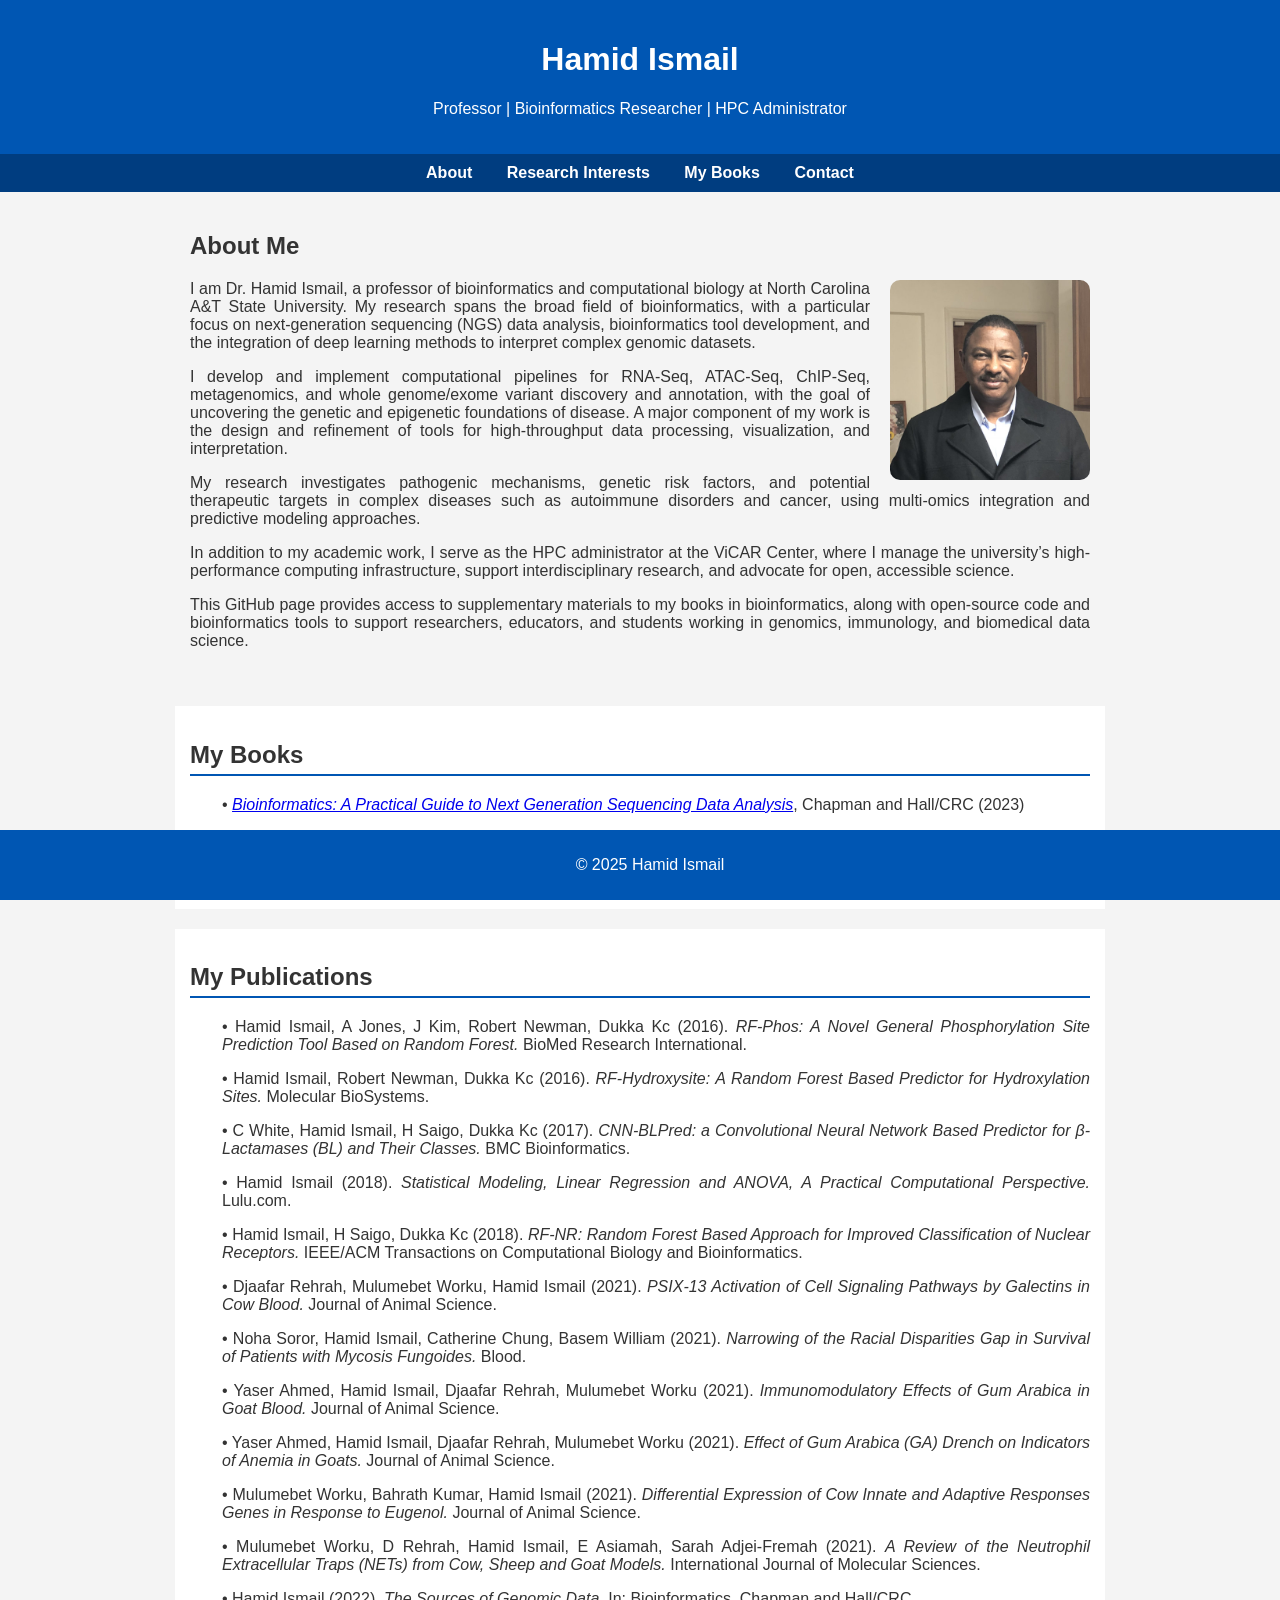
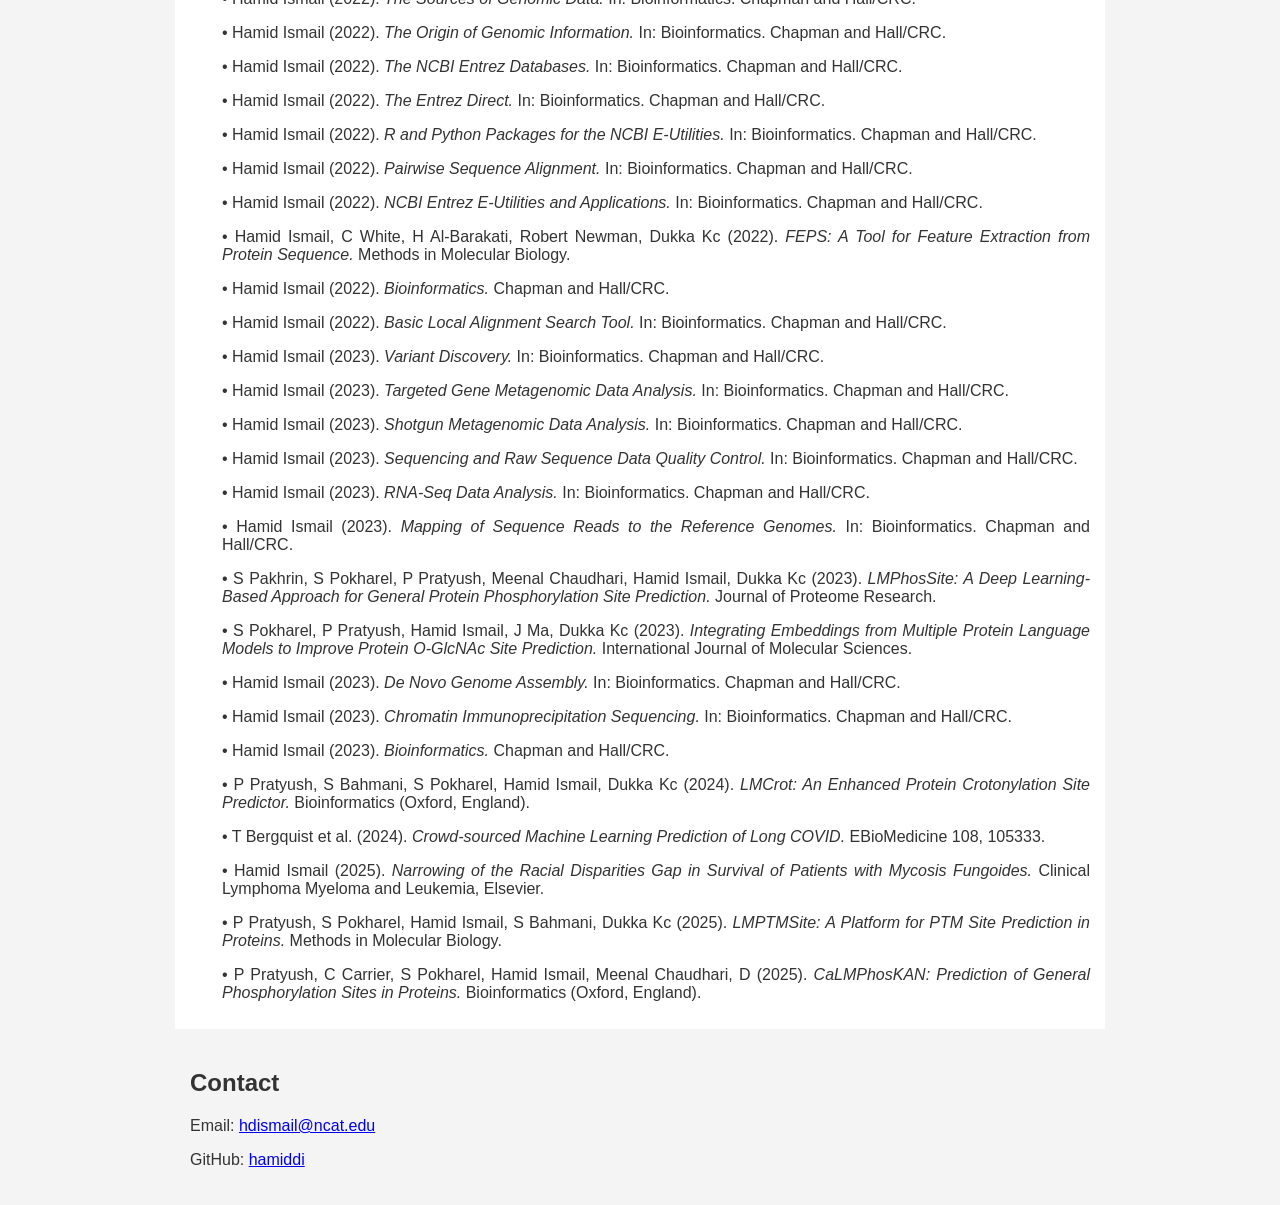
==== index.html @ 2cca04bc "Initial commit with personal website" ====
﻿<!DOCTYPE html>
<html lang="en">
<head>
    <meta charset="UTF-8" />
    <meta name="viewport" content="width=device-width, initial-scale=1.0" />
    <title>Hamid Ismail - Bioinformatics & HPC</title>
    <style>
        body {
            font-family: Arial, sans-serif;
            margin: 0;
            padding: 0;
            background-color: #f4f4f4;
            color: #333;
        }

        header {
            background-color: #0056b3;
            color: white;
            padding: 20px;
            text-align: center;
        }

        nav {
            background: #003d80;
            color: white;
            padding: 10px;
            text-align: center;
        }

            nav a {
                color: white;
                margin: 0 15px;
                text-decoration: none;
                font-weight: bold;
            }

        section {
            padding: 20px;
            max-width: 900px;
            margin: auto;
            text-align: justify;
        }

        footer {
            background: #0056b3;
            color: white;
            text-align: center;
            padding: 10px;
            position: fixed;
            width: 100%;
            bottom: 0;
        }

        .project {
            background: white;
            padding: 15px;
            margin: 10px 0;
            border-left: 5px solid #0056b3;
        }

        .about-photo {
            float: right;
            margin-left: 20px;
            width: 200px;
            height: auto;
            border-radius: 10px;
        }

        .publications {
            background: white;
            padding: 15px;
            margin-top: 20px;
        }

            .publications h2 {
                border-bottom: 2px solid #0056b3;
                padding-bottom: 5px;
            }

        .publication-item {
            margin-bottom: 12px;
            text-indent: 0;
            padding-left: 2em;
            text-align: justify;
        }

            .publication-item::first-line {
                text-indent: -2em;
                display: block;
            }

        #interests p {
            text-indent: 0;
            padding-left: 2em;
            text-align: justify;
        }

            #interests p::first-line {
                text-indent: -2em;
            }
    </style>
</head>
<body>
    <header>
        <h1>Hamid Ismail</h1>
        <p>Professor | Bioinformatics Researcher | HPC Administrator</p>
    </header>

    <nav>
        <a href="#about">About</a>
        <a href="#interests">Research Interests</a>
        <a href="#books">My Books</a>
        <a href="#contact">Contact</a>
    </nav>

    <section id="about">
        <h2>About Me</h2>
        <img src="photo.png" alt="Hamid Ismail" class="about-photo" />
        <p>I am Dr. Hamid Ismail, a professor of bioinformatics and computational biology at North Carolina A&T State University. My research spans the broad field of bioinformatics, with a particular focus on next-generation sequencing (NGS) data analysis, bioinformatics tool development, and the integration of deep learning methods to interpret complex genomic datasets.</p>
        <p>I develop and implement computational pipelines for RNA-Seq, ATAC-Seq, ChIP-Seq, metagenomics, and whole genome/exome variant discovery and annotation, with the goal of uncovering the genetic and epigenetic foundations of disease. A major component of my work is the design and refinement of tools for high-throughput data processing, visualization, and interpretation.</p>
        <p>My research investigates pathogenic mechanisms, genetic risk factors, and potential therapeutic targets in complex diseases such as autoimmune disorders and cancer, using multi-omics integration and predictive modeling approaches.</p>
        <p>In addition to my academic work, I serve as the HPC administrator at the ViCAR Center, where I manage the university’s high-performance computing infrastructure, support interdisciplinary research, and advocate for open, accessible science.</p>
        <p>This GitHub page provides access to supplementary materials to my books in bioinformatics, along with open-source code and bioinformatics tools to support researchers, educators, and students working in genomics, immunology, and biomedical data science.</p>

    </section>

   

    <section id="books" class="publications">
        <h2>My Books</h2>
        <p class="publication-item">• <a href="https://www.routledge.com/Bioinformatics-A-Practical-Guide-to-Next-Generation-Sequencing-Data-Analysis/Ismail/p/book/9781032408910" target="_blank"><em>Bioinformatics: A Practical Guide to Next Generation Sequencing Data Analysis</em></a>, Chapman and Hall/CRC (2023)</p>
        <p class="publication-item">• <a href="https://www.routledge.com/Bioinformatics-A-Practical-Guide-to-NCBI-Databases-and-Sequence-Alignments/Ismail/p/book/9781032123691" target="_blank"><em>Bioinformatics: A Practical Guide to NCBI Databases and Sequence Alignments</em></a>, Chapman and Hall/CRC (2022)</p>
        <p class="publication-item">• <em>Bioinformatics of Autoimmune Diseases</em> (Upcoming, 2025)</p>
    </section>

    <section id="publications" class="publications">
        <h2>My Publications</h2>
        <p class="publication-item">• Hamid Ismail, A Jones, J Kim, Robert Newman, Dukka Kc (2016). <em>RF-Phos: A Novel General Phosphorylation Site Prediction Tool Based on Random Forest.</em> BioMed Research International.</p>
        <p class="publication-item">• Hamid Ismail, Robert Newman, Dukka Kc (2016). <em>RF-Hydroxysite: A Random Forest Based Predictor for Hydroxylation Sites.</em> Molecular BioSystems.</p>
        <p class="publication-item">• C White, Hamid Ismail, H Saigo, Dukka Kc (2017). <em>CNN-BLPred: a Convolutional Neural Network Based Predictor for β-Lactamases (BL) and Their Classes.</em> BMC Bioinformatics.</p>
        <p class="publication-item">• Hamid Ismail (2018). <em>Statistical Modeling, Linear Regression and ANOVA, A Practical Computational Perspective.</em> Lulu.com.</p>
        <p class="publication-item">• Hamid Ismail, H Saigo, Dukka Kc (2018). <em>RF-NR: Random Forest Based Approach for Improved Classification of Nuclear Receptors.</em> IEEE/ACM Transactions on Computational Biology and Bioinformatics.</p>
        <p class="publication-item">• Djaafar Rehrah, Mulumebet Worku, Hamid Ismail (2021). <em>PSIX-13 Activation of Cell Signaling Pathways by Galectins in Cow Blood.</em> Journal of Animal Science.</p>
        <p class="publication-item">• Noha Soror, Hamid Ismail, Catherine Chung, Basem William (2021). <em>Narrowing of the Racial Disparities Gap in Survival of Patients with Mycosis Fungoides.</em> Blood.</p>
        <p class="publication-item">• Yaser Ahmed, Hamid Ismail, Djaafar Rehrah, Mulumebet Worku (2021). <em>Immunomodulatory Effects of Gum Arabica in Goat Blood.</em> Journal of Animal Science.</p>
        <p class="publication-item">• Yaser Ahmed, Hamid Ismail, Djaafar Rehrah, Mulumebet Worku (2021). <em>Effect of Gum Arabica (GA) Drench on Indicators of Anemia in Goats.</em> Journal of Animal Science.</p>
        <p class="publication-item">• Mulumebet Worku, Bahrath Kumar, Hamid Ismail (2021). <em>Differential Expression of Cow Innate and Adaptive Responses Genes in Response to Eugenol.</em> Journal of Animal Science.</p>
        <p class="publication-item">• Mulumebet Worku, D Rehrah, Hamid Ismail, E Asiamah, Sarah Adjei-Fremah (2021). <em>A Review of the Neutrophil Extracellular Traps (NETs) from Cow, Sheep and Goat Models.</em> International Journal of Molecular Sciences.</p>
        <p class="publication-item">• Hamid Ismail (2022). <em>The Sources of Genomic Data.</em> In: Bioinformatics. Chapman and Hall/CRC.</p>
        <p class="publication-item">• Hamid Ismail (2022). <em>The Origin of Genomic Information.</em> In: Bioinformatics. Chapman and Hall/CRC.</p>
        <p class="publication-item">• Hamid Ismail (2022). <em>The NCBI Entrez Databases.</em> In: Bioinformatics. Chapman and Hall/CRC.</p>
        <p class="publication-item">• Hamid Ismail (2022). <em>The Entrez Direct.</em> In: Bioinformatics. Chapman and Hall/CRC.</p>
        <p class="publication-item">• Hamid Ismail (2022). <em>R and Python Packages for the NCBI E-Utilities.</em> In: Bioinformatics. Chapman and Hall/CRC.</p>
        <p class="publication-item">• Hamid Ismail (2022). <em>Pairwise Sequence Alignment.</em> In: Bioinformatics. Chapman and Hall/CRC.</p>
        <p class="publication-item">• Hamid Ismail (2022). <em>NCBI Entrez E-Utilities and Applications.</em> In: Bioinformatics. Chapman and Hall/CRC.</p>
        <p class="publication-item">• Hamid Ismail, C White, H Al-Barakati, Robert Newman, Dukka Kc (2022). <em>FEPS: A Tool for Feature Extraction from Protein Sequence.</em> Methods in Molecular Biology.</p>
        <p class="publication-item">• Hamid Ismail (2022). <em>Bioinformatics.</em> Chapman and Hall/CRC.</p>
        <p class="publication-item">• Hamid Ismail (2022). <em>Basic Local Alignment Search Tool.</em> In: Bioinformatics. Chapman and Hall/CRC.</p>
        <p class="publication-item">• Hamid Ismail (2023). <em>Variant Discovery.</em> In: Bioinformatics. Chapman and Hall/CRC.</p>
        <p class="publication-item">• Hamid Ismail (2023). <em>Targeted Gene Metagenomic Data Analysis.</em> In: Bioinformatics. Chapman and Hall/CRC.</p>
        <p class="publication-item">• Hamid Ismail (2023). <em>Shotgun Metagenomic Data Analysis.</em> In: Bioinformatics. Chapman and Hall/CRC.</p>
        <p class="publication-item">• Hamid Ismail (2023). <em>Sequencing and Raw Sequence Data Quality Control.</em> In: Bioinformatics. Chapman and Hall/CRC.</p>
        <p class="publication-item">• Hamid Ismail (2023). <em>RNA-Seq Data Analysis.</em> In: Bioinformatics. Chapman and Hall/CRC.</p>
        <p class="publication-item">• Hamid Ismail (2023). <em>Mapping of Sequence Reads to the Reference Genomes.</em> In: Bioinformatics. Chapman and Hall/CRC.</p>
        <p class="publication-item">• S Pakhrin, S Pokharel, P Pratyush, Meenal Chaudhari, Hamid Ismail, Dukka Kc (2023). <em>LMPhosSite: A Deep Learning-Based Approach for General Protein Phosphorylation Site Prediction.</em> Journal of Proteome Research.</p>
        <p class="publication-item">• S Pokharel, P Pratyush, Hamid Ismail, J Ma, Dukka Kc (2023). <em>Integrating Embeddings from Multiple Protein Language Models to Improve Protein O-GlcNAc Site Prediction.</em> International Journal of Molecular Sciences.</p>
        <p class="publication-item">• Hamid Ismail (2023). <em>De Novo Genome Assembly.</em> In: Bioinformatics. Chapman and Hall/CRC.</p>
        <p class="publication-item">• Hamid Ismail (2023). <em>Chromatin Immunoprecipitation Sequencing.</em> In: Bioinformatics. Chapman and Hall/CRC.</p>
        <p class="publication-item">• Hamid Ismail (2023). <em>Bioinformatics.</em> Chapman and Hall/CRC.</p>
        <p class="publication-item">• P Pratyush, S Bahmani, S Pokharel, Hamid Ismail, Dukka Kc (2024). <em>LMCrot: An Enhanced Protein Crotonylation Site Predictor.</em> Bioinformatics (Oxford, England).</p>
        <p class="publication-item">• T Bergquist et al. (2024). <em>Crowd-sourced Machine Learning Prediction of Long COVID.</em> EBioMedicine 108, 105333.</p>
        <p class="publication-item">• Hamid Ismail (2025). <em>Narrowing of the Racial Disparities Gap in Survival of Patients with Mycosis Fungoides.</em> Clinical Lymphoma Myeloma and Leukemia, Elsevier.</p>
        <p class="publication-item">• P Pratyush, S Pokharel, Hamid Ismail, S Bahmani, Dukka Kc (2025). <em>LMPTMSite: A Platform for PTM Site Prediction in Proteins.</em> Methods in Molecular Biology.</p>
        <p class="publication-item">• P Pratyush, C Carrier, S Pokharel, Hamid Ismail, Meenal Chaudhari, D (2025). <em>CaLMPhosKAN: Prediction of General Phosphorylation Sites in Proteins.</em> Bioinformatics (Oxford, England).</p>
    </section>

    <section id="contact">
        <h2>Contact</h2>
        <p>Email: <a href="mailto:hdismail@ncat.edu">hdismail@ncat.edu</a></p>
        <p>GitHub: <a href="https://github.com/hamiddi" target="_blank">hamiddi</a></p>
    </section>

    <footer>
        <p>&copy; 2025 Hamid Ismail</p>
    </footer>
</body>
</html>
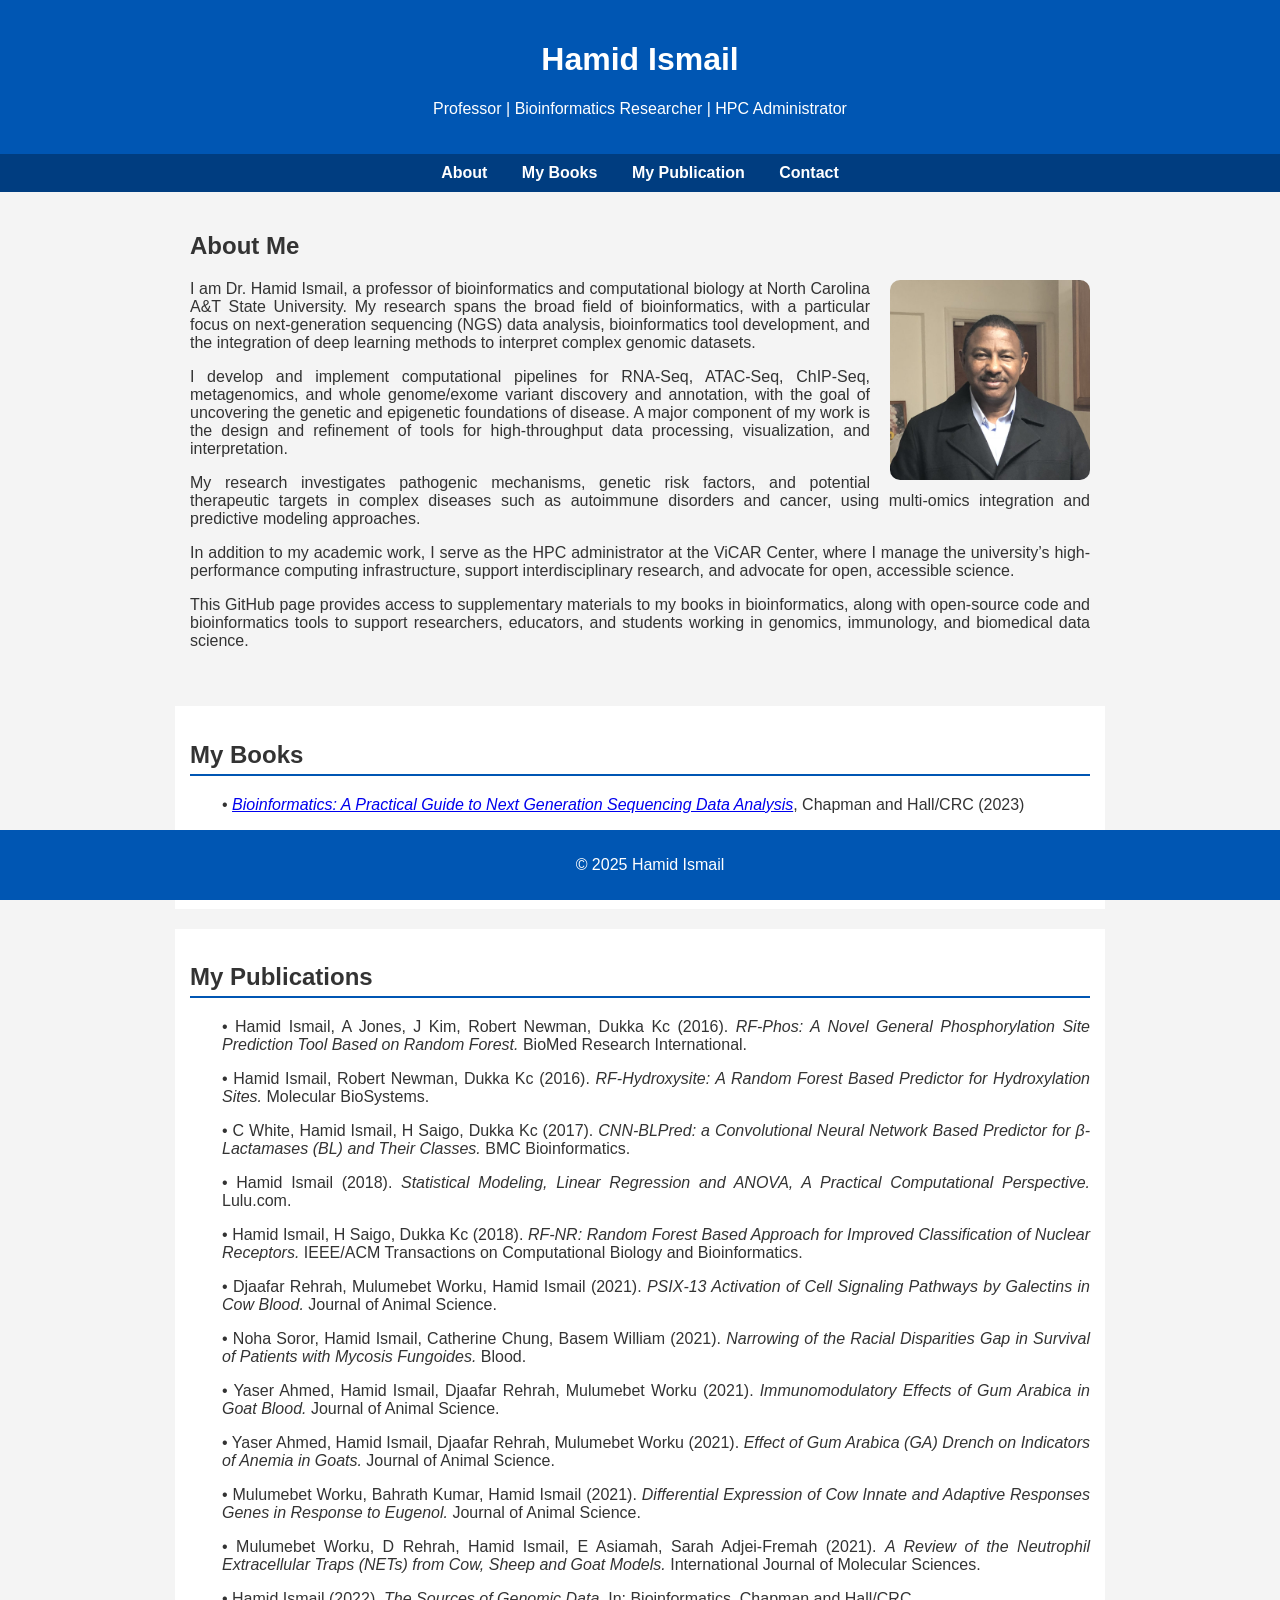
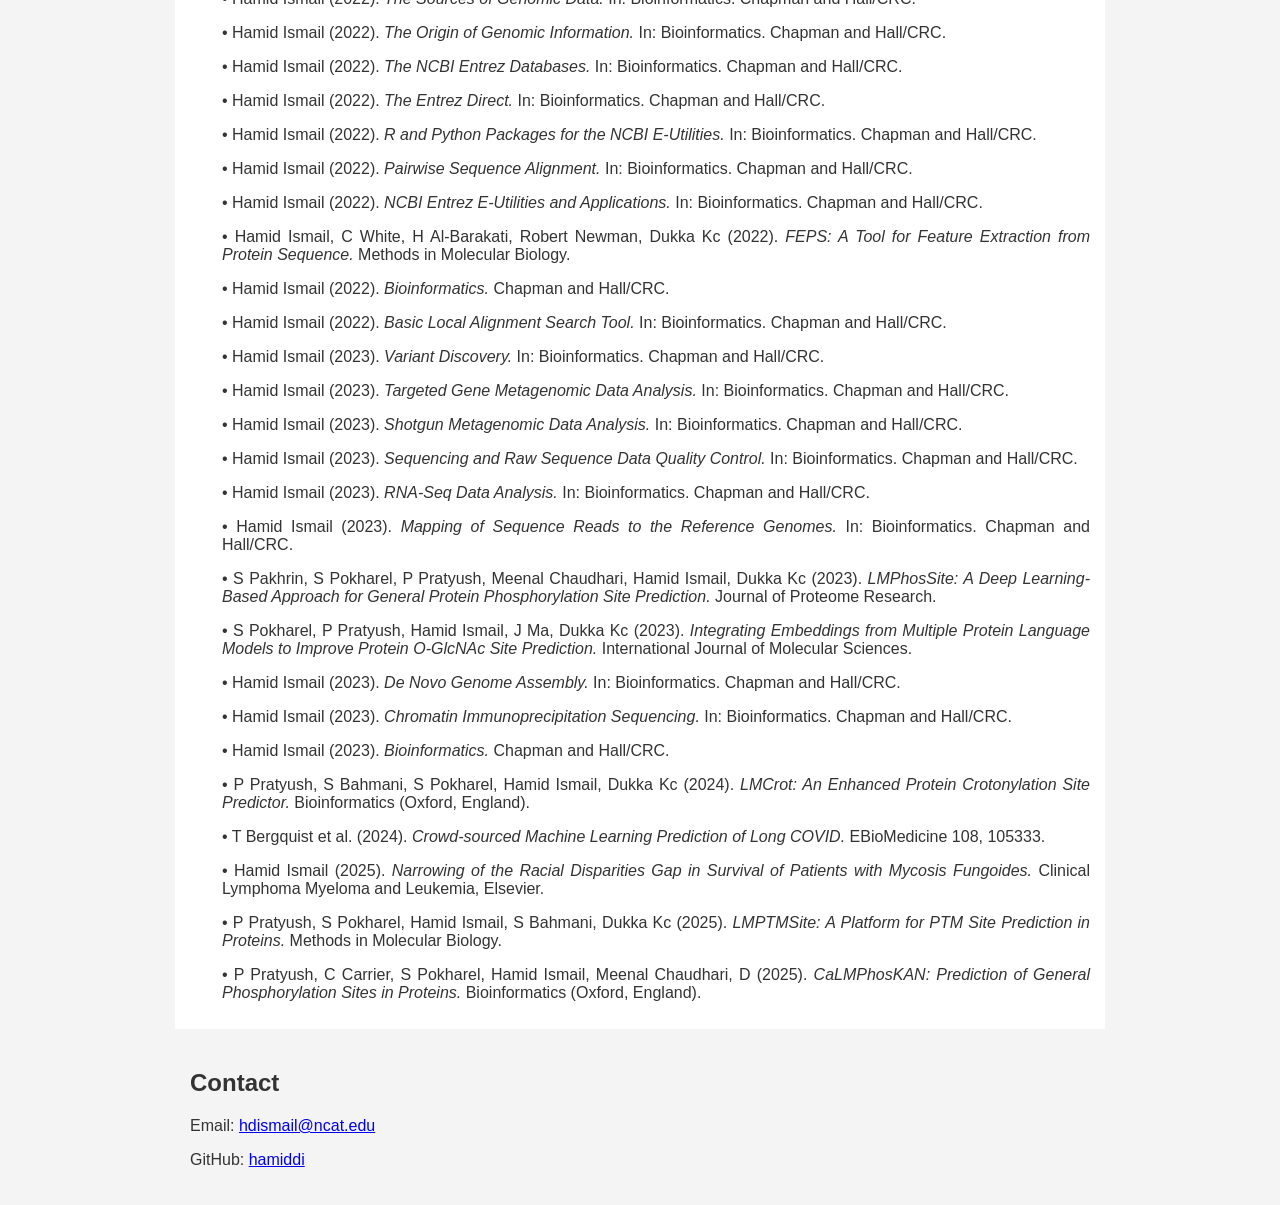
==== commit 016bc5a9: "version" ====
--- a/index.html
+++ b/index.html
@@ -3,6 +3,14 @@
 <head>
     <meta charset="UTF-8" />
     <meta name="viewport" content="width=device-width, initial-scale=1.0" />
+    <meta charset="UTF-8">
+    <meta name="keywords" content="bioinformatics, autoimmune diseases, RNA-Seq, ChIP-Seq. ATAC-Seq, gene therapy, computational biology">
+    <meta name="keywords" content="Bioinformatics of Autoimmune Diseases">
+    <meta name="keywords" content="Hamid Ismail">
+    <meta name="keywords" content="Hamid D. Ismail">
+    <meta name="description" content="A book about bioinformatics approaches in autoimmune diseases, including sequencing, annotation, and computational analysis.">
+    <title>Bioinformatics of Autoimmune Diseases</title>
+
     <title>Hamid Ismail - Bioinformatics & HPC</title>
     <style>
         body {
@@ -89,13 +97,13 @@
                 display: block;
             }
 
-        #interests p {
+        #publications p {
             text-indent: 0;
             padding-left: 2em;
             text-align: justify;
         }
 
-            #interests p::first-line {
+            #publications p::first-line {
                 text-indent: -2em;
             }
     </style>
@@ -108,8 +116,8 @@
 
     <nav>
         <a href="#about">About</a>
-        <a href="#interests">Research Interests</a>
         <a href="#books">My Books</a>
+        <a href="#publications">My Publication</a>
         <a href="#contact">Contact</a>
     </nav>
 
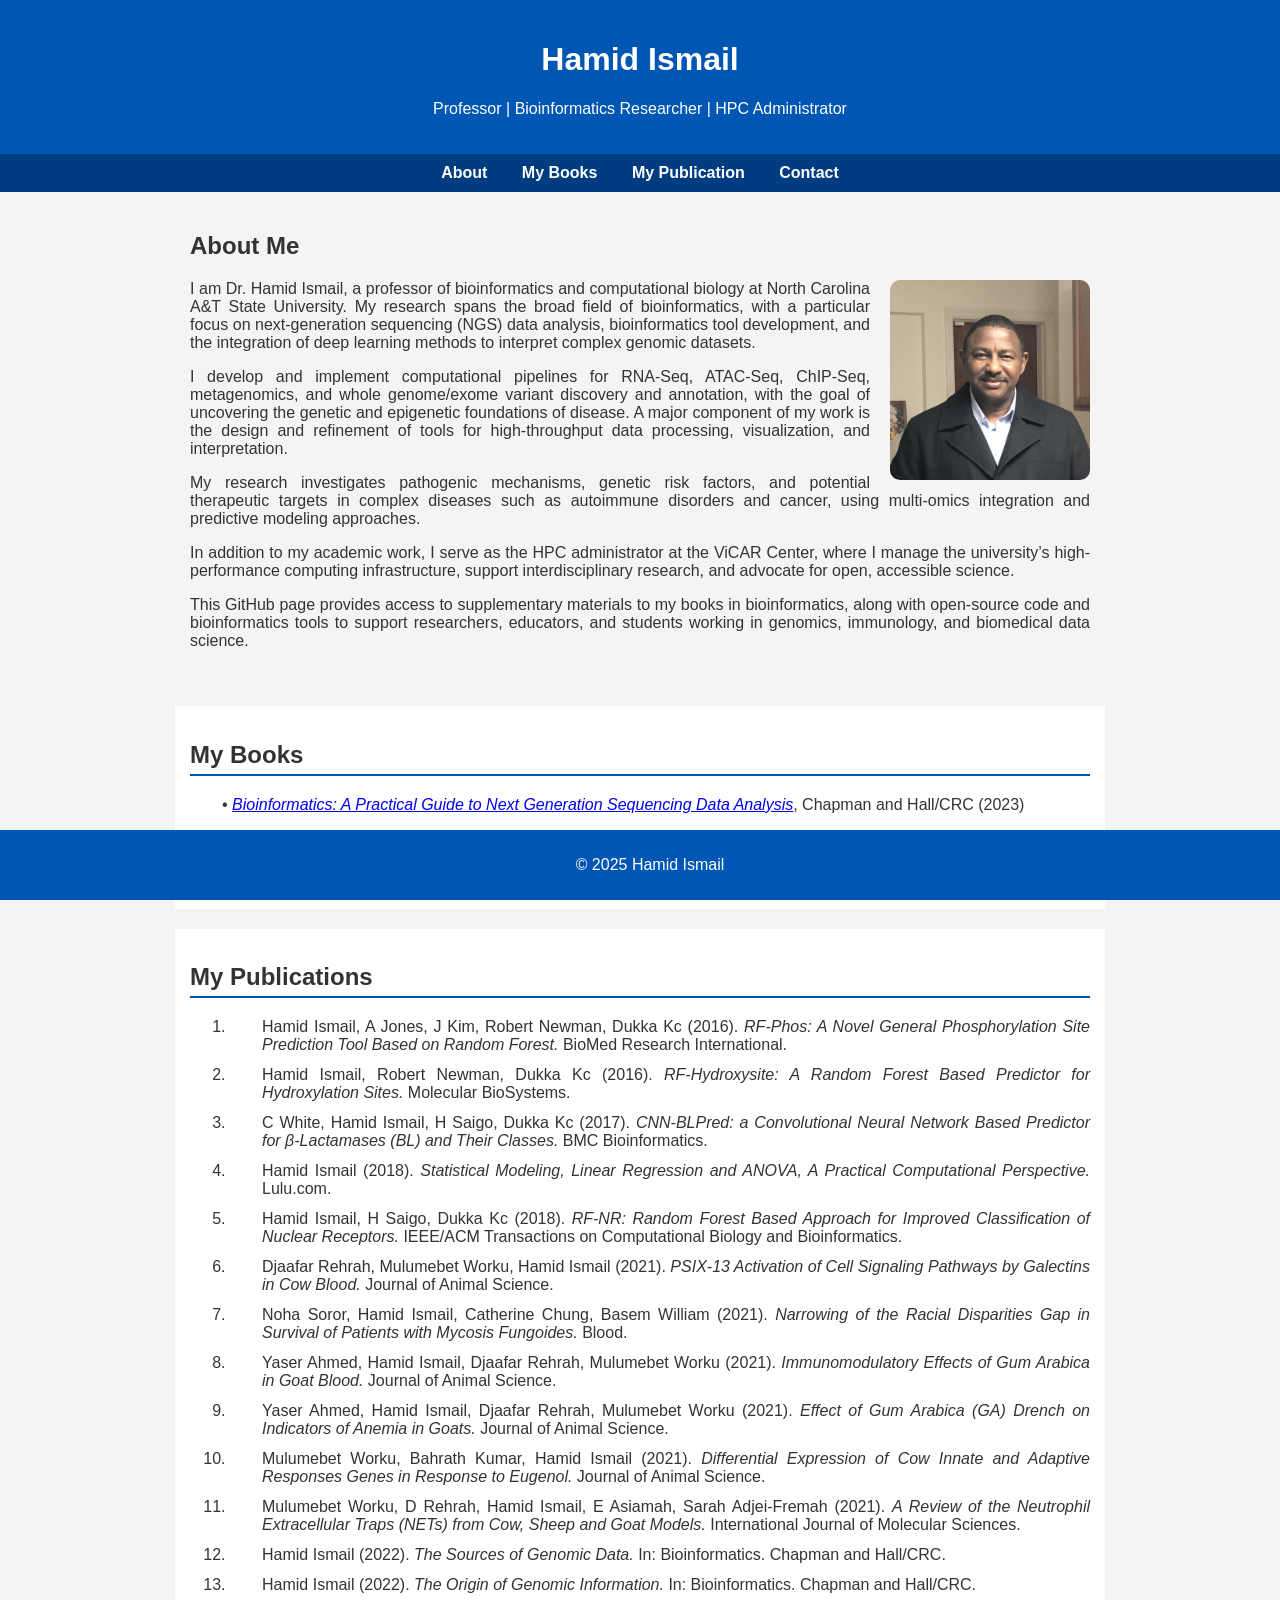
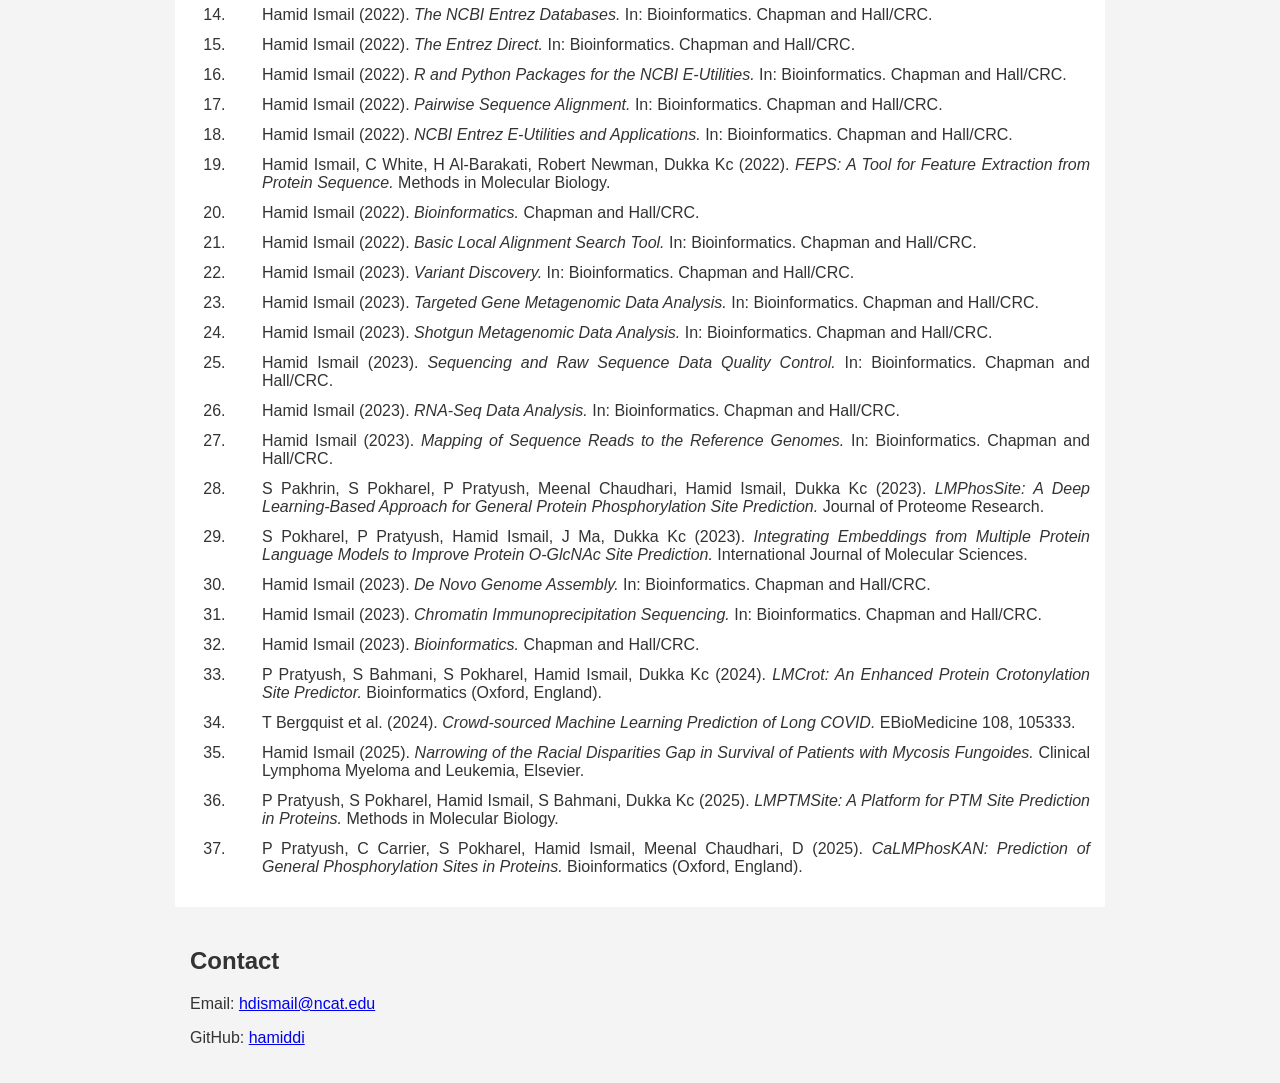
==== commit 6216ad65: "version 4" ====
--- a/index.html
+++ b/index.html
@@ -143,43 +143,46 @@
 
     <section id="publications" class="publications">
         <h2>My Publications</h2>
-        <p class="publication-item">• Hamid Ismail, A Jones, J Kim, Robert Newman, Dukka Kc (2016). <em>RF-Phos: A Novel General Phosphorylation Site Prediction Tool Based on Random Forest.</em> BioMed Research International.</p>
-        <p class="publication-item">• Hamid Ismail, Robert Newman, Dukka Kc (2016). <em>RF-Hydroxysite: A Random Forest Based Predictor for Hydroxylation Sites.</em> Molecular BioSystems.</p>
-        <p class="publication-item">• C White, Hamid Ismail, H Saigo, Dukka Kc (2017). <em>CNN-BLPred: a Convolutional Neural Network Based Predictor for β-Lactamases (BL) and Their Classes.</em> BMC Bioinformatics.</p>
-        <p class="publication-item">• Hamid Ismail (2018). <em>Statistical Modeling, Linear Regression and ANOVA, A Practical Computational Perspective.</em> Lulu.com.</p>
-        <p class="publication-item">• Hamid Ismail, H Saigo, Dukka Kc (2018). <em>RF-NR: Random Forest Based Approach for Improved Classification of Nuclear Receptors.</em> IEEE/ACM Transactions on Computational Biology and Bioinformatics.</p>
-        <p class="publication-item">• Djaafar Rehrah, Mulumebet Worku, Hamid Ismail (2021). <em>PSIX-13 Activation of Cell Signaling Pathways by Galectins in Cow Blood.</em> Journal of Animal Science.</p>
-        <p class="publication-item">• Noha Soror, Hamid Ismail, Catherine Chung, Basem William (2021). <em>Narrowing of the Racial Disparities Gap in Survival of Patients with Mycosis Fungoides.</em> Blood.</p>
-        <p class="publication-item">• Yaser Ahmed, Hamid Ismail, Djaafar Rehrah, Mulumebet Worku (2021). <em>Immunomodulatory Effects of Gum Arabica in Goat Blood.</em> Journal of Animal Science.</p>
-        <p class="publication-item">• Yaser Ahmed, Hamid Ismail, Djaafar Rehrah, Mulumebet Worku (2021). <em>Effect of Gum Arabica (GA) Drench on Indicators of Anemia in Goats.</em> Journal of Animal Science.</p>
-        <p class="publication-item">• Mulumebet Worku, Bahrath Kumar, Hamid Ismail (2021). <em>Differential Expression of Cow Innate and Adaptive Responses Genes in Response to Eugenol.</em> Journal of Animal Science.</p>
-        <p class="publication-item">• Mulumebet Worku, D Rehrah, Hamid Ismail, E Asiamah, Sarah Adjei-Fremah (2021). <em>A Review of the Neutrophil Extracellular Traps (NETs) from Cow, Sheep and Goat Models.</em> International Journal of Molecular Sciences.</p>
-        <p class="publication-item">• Hamid Ismail (2022). <em>The Sources of Genomic Data.</em> In: Bioinformatics. Chapman and Hall/CRC.</p>
-        <p class="publication-item">• Hamid Ismail (2022). <em>The Origin of Genomic Information.</em> In: Bioinformatics. Chapman and Hall/CRC.</p>
-        <p class="publication-item">• Hamid Ismail (2022). <em>The NCBI Entrez Databases.</em> In: Bioinformatics. Chapman and Hall/CRC.</p>
-        <p class="publication-item">• Hamid Ismail (2022). <em>The Entrez Direct.</em> In: Bioinformatics. Chapman and Hall/CRC.</p>
-        <p class="publication-item">• Hamid Ismail (2022). <em>R and Python Packages for the NCBI E-Utilities.</em> In: Bioinformatics. Chapman and Hall/CRC.</p>
-        <p class="publication-item">• Hamid Ismail (2022). <em>Pairwise Sequence Alignment.</em> In: Bioinformatics. Chapman and Hall/CRC.</p>
-        <p class="publication-item">• Hamid Ismail (2022). <em>NCBI Entrez E-Utilities and Applications.</em> In: Bioinformatics. Chapman and Hall/CRC.</p>
-        <p class="publication-item">• Hamid Ismail, C White, H Al-Barakati, Robert Newman, Dukka Kc (2022). <em>FEPS: A Tool for Feature Extraction from Protein Sequence.</em> Methods in Molecular Biology.</p>
-        <p class="publication-item">• Hamid Ismail (2022). <em>Bioinformatics.</em> Chapman and Hall/CRC.</p>
-        <p class="publication-item">• Hamid Ismail (2022). <em>Basic Local Alignment Search Tool.</em> In: Bioinformatics. Chapman and Hall/CRC.</p>
-        <p class="publication-item">• Hamid Ismail (2023). <em>Variant Discovery.</em> In: Bioinformatics. Chapman and Hall/CRC.</p>
-        <p class="publication-item">• Hamid Ismail (2023). <em>Targeted Gene Metagenomic Data Analysis.</em> In: Bioinformatics. Chapman and Hall/CRC.</p>
-        <p class="publication-item">• Hamid Ismail (2023). <em>Shotgun Metagenomic Data Analysis.</em> In: Bioinformatics. Chapman and Hall/CRC.</p>
-        <p class="publication-item">• Hamid Ismail (2023). <em>Sequencing and Raw Sequence Data Quality Control.</em> In: Bioinformatics. Chapman and Hall/CRC.</p>
-        <p class="publication-item">• Hamid Ismail (2023). <em>RNA-Seq Data Analysis.</em> In: Bioinformatics. Chapman and Hall/CRC.</p>
-        <p class="publication-item">• Hamid Ismail (2023). <em>Mapping of Sequence Reads to the Reference Genomes.</em> In: Bioinformatics. Chapman and Hall/CRC.</p>
-        <p class="publication-item">• S Pakhrin, S Pokharel, P Pratyush, Meenal Chaudhari, Hamid Ismail, Dukka Kc (2023). <em>LMPhosSite: A Deep Learning-Based Approach for General Protein Phosphorylation Site Prediction.</em> Journal of Proteome Research.</p>
-        <p class="publication-item">• S Pokharel, P Pratyush, Hamid Ismail, J Ma, Dukka Kc (2023). <em>Integrating Embeddings from Multiple Protein Language Models to Improve Protein O-GlcNAc Site Prediction.</em> International Journal of Molecular Sciences.</p>
-        <p class="publication-item">• Hamid Ismail (2023). <em>De Novo Genome Assembly.</em> In: Bioinformatics. Chapman and Hall/CRC.</p>
-        <p class="publication-item">• Hamid Ismail (2023). <em>Chromatin Immunoprecipitation Sequencing.</em> In: Bioinformatics. Chapman and Hall/CRC.</p>
-        <p class="publication-item">• Hamid Ismail (2023). <em>Bioinformatics.</em> Chapman and Hall/CRC.</p>
-        <p class="publication-item">• P Pratyush, S Bahmani, S Pokharel, Hamid Ismail, Dukka Kc (2024). <em>LMCrot: An Enhanced Protein Crotonylation Site Predictor.</em> Bioinformatics (Oxford, England).</p>
-        <p class="publication-item">• T Bergquist et al. (2024). <em>Crowd-sourced Machine Learning Prediction of Long COVID.</em> EBioMedicine 108, 105333.</p>
-        <p class="publication-item">• Hamid Ismail (2025). <em>Narrowing of the Racial Disparities Gap in Survival of Patients with Mycosis Fungoides.</em> Clinical Lymphoma Myeloma and Leukemia, Elsevier.</p>
-        <p class="publication-item">• P Pratyush, S Pokharel, Hamid Ismail, S Bahmani, Dukka Kc (2025). <em>LMPTMSite: A Platform for PTM Site Prediction in Proteins.</em> Methods in Molecular Biology.</p>
-        <p class="publication-item">• P Pratyush, C Carrier, S Pokharel, Hamid Ismail, Meenal Chaudhari, D (2025). <em>CaLMPhosKAN: Prediction of General Phosphorylation Sites in Proteins.</em> Bioinformatics (Oxford, England).</p>
+        <ol>
+            <li class="publication-item">Hamid Ismail, A Jones, J Kim, Robert Newman, Dukka Kc (2016). <em>RF-Phos: A Novel General Phosphorylation Site Prediction Tool Based on Random Forest.</em> BioMed Research International.</li>
+            <li class="publication-item">Hamid Ismail, Robert Newman, Dukka Kc (2016). <em>RF-Hydroxysite: A Random Forest Based Predictor for Hydroxylation Sites.</em> Molecular BioSystems.</li>
+            <li class="publication-item">C White, Hamid Ismail, H Saigo, Dukka Kc (2017). <em>CNN-BLPred: a Convolutional Neural Network Based Predictor for β-Lactamases (BL) and Their Classes.</em> BMC Bioinformatics.</li>
+            <li class="publication-item">Hamid Ismail (2018). <em>Statistical Modeling, Linear Regression and ANOVA, A Practical Computational Perspective.</em> Lulu.com.</li>
+            <li class="publication-item">Hamid Ismail, H Saigo, Dukka Kc (2018). <em>RF-NR: Random Forest Based Approach for Improved Classification of Nuclear Receptors.</em> IEEE/ACM Transactions on Computational Biology and Bioinformatics.</li>
+            <li class="publication-item">Djaafar Rehrah, Mulumebet Worku, Hamid Ismail (2021). <em>PSIX-13 Activation of Cell Signaling Pathways by Galectins in Cow Blood.</em> Journal of Animal Science.</li>
+            <li class="publication-item">Noha Soror, Hamid Ismail, Catherine Chung, Basem William (2021). <em>Narrowing of the Racial Disparities Gap in Survival of Patients with Mycosis Fungoides.</em> Blood.</li>
+            <li class="publication-item">Yaser Ahmed, Hamid Ismail, Djaafar Rehrah, Mulumebet Worku (2021). <em>Immunomodulatory Effects of Gum Arabica in Goat Blood.</em> Journal of Animal Science.</li>
+            <li class="publication-item">Yaser Ahmed, Hamid Ismail, Djaafar Rehrah, Mulumebet Worku (2021). <em>Effect of Gum Arabica (GA) Drench on Indicators of Anemia in Goats.</em> Journal of Animal Science.</li>
+            <li class="publication-item">Mulumebet Worku, Bahrath Kumar, Hamid Ismail (2021). <em>Differential Expression of Cow Innate and Adaptive Responses Genes in Response to Eugenol.</em> Journal of Animal Science.</li>
+            <li class="publication-item">Mulumebet Worku, D Rehrah, Hamid Ismail, E Asiamah, Sarah Adjei-Fremah (2021). <em>A Review of the Neutrophil Extracellular Traps (NETs) from Cow, Sheep and Goat Models.</em> International Journal of Molecular Sciences.</li>
+            <li class="publication-item">Hamid Ismail (2022). <em>The Sources of Genomic Data.</em> In: Bioinformatics. Chapman and Hall/CRC.</li>
+            <li class="publication-item">Hamid Ismail (2022). <em>The Origin of Genomic Information.</em> In: Bioinformatics. Chapman and Hall/CRC.</li>
+            <li class="publication-item">Hamid Ismail (2022). <em>The NCBI Entrez Databases.</em> In: Bioinformatics. Chapman and Hall/CRC.</li>
+            <li class="publication-item">Hamid Ismail (2022). <em>The Entrez Direct.</em> In: Bioinformatics. Chapman and Hall/CRC.</li>
+            <li class="publication-item">Hamid Ismail (2022). <em>R and Python Packages for the NCBI E-Utilities.</em> In: Bioinformatics. Chapman and Hall/CRC.</li>
+            <li class="publication-item">Hamid Ismail (2022). <em>Pairwise Sequence Alignment.</em> In: Bioinformatics. Chapman and Hall/CRC.</li>
+            <li class="publication-item">Hamid Ismail (2022). <em>NCBI Entrez E-Utilities and Applications.</em> In: Bioinformatics. Chapman and Hall/CRC.</li>
+            <li class="publication-item">Hamid Ismail, C White, H Al-Barakati, Robert Newman, Dukka Kc (2022). <em>FEPS: A Tool for Feature Extraction from Protein Sequence.</em> Methods in Molecular Biology.</li>
+            <li class="publication-item">Hamid Ismail (2022). <em>Bioinformatics.</em> Chapman and Hall/CRC.</li>
+            <li class="publication-item">Hamid Ismail (2022). <em>Basic Local Alignment Search Tool.</em> In: Bioinformatics. Chapman and Hall/CRC.</li>
+            <li class="publication-item">Hamid Ismail (2023). <em>Variant Discovery.</em> In: Bioinformatics. Chapman and Hall/CRC.</li>
+            <li class="publication-item">Hamid Ismail (2023). <em>Targeted Gene Metagenomic Data Analysis.</em> In: Bioinformatics. Chapman and Hall/CRC.</li>
+            <li class="publication-item">Hamid Ismail (2023). <em>Shotgun Metagenomic Data Analysis.</em> In: Bioinformatics. Chapman and Hall/CRC.</li>
+            <li class="publication-item">Hamid Ismail (2023). <em>Sequencing and Raw Sequence Data Quality Control.</em> In: Bioinformatics. Chapman and Hall/CRC.</li>
+            <li class="publication-item">Hamid Ismail (2023). <em>RNA-Seq Data Analysis.</em> In: Bioinformatics. Chapman and Hall/CRC.</li>
+            <li class="publication-item">Hamid Ismail (2023). <em>Mapping of Sequence Reads to the Reference Genomes.</em> In: Bioinformatics. Chapman and Hall/CRC.</li>
+            <li class="publication-item">S Pakhrin, S Pokharel, P Pratyush, Meenal Chaudhari, Hamid Ismail, Dukka Kc (2023). <em>LMPhosSite: A Deep Learning-Based Approach for General Protein Phosphorylation Site Prediction.</em> Journal of Proteome Research.</li>
+            <li class="publication-item">S Pokharel, P Pratyush, Hamid Ismail, J Ma, Dukka Kc (2023). <em>Integrating Embeddings from Multiple Protein Language Models to Improve Protein O-GlcNAc Site Prediction.</em> International Journal of Molecular Sciences.</li>
+            <li class="publication-item">Hamid Ismail (2023). <em>De Novo Genome Assembly.</em> In: Bioinformatics. Chapman and Hall/CRC.</li>
+            <li class="publication-item">Hamid Ismail (2023). <em>Chromatin Immunoprecipitation Sequencing.</em> In: Bioinformatics. Chapman and Hall/CRC.</li>
+            <li class="publication-item">Hamid Ismail (2023). <em>Bioinformatics.</em> Chapman and Hall/CRC.</li>
+            <li class="publication-item">P Pratyush, S Bahmani, S Pokharel, Hamid Ismail, Dukka Kc (2024). <em>LMCrot: An Enhanced Protein Crotonylation Site Predictor.</em> Bioinformatics (Oxford, England).</li>
+            <li class="publication-item">T Bergquist et al. (2024). <em>Crowd-sourced Machine Learning Prediction of Long COVID.</em> EBioMedicine 108, 105333.</li>
+            <li class="publication-item">Hamid Ismail (2025). <em>Narrowing of the Racial Disparities Gap in Survival of Patients with Mycosis Fungoides.</em> Clinical Lymphoma Myeloma and Leukemia, Elsevier.</li>
+            <li class="publication-item">P Pratyush, S Pokharel, Hamid Ismail, S Bahmani, Dukka Kc (2025). <em>LMPTMSite: A Platform for PTM Site Prediction in Proteins.</em> Methods in Molecular Biology.</li>
+            <li class="publication-item">P Pratyush, C Carrier, S Pokharel, Hamid Ismail, Meenal Chaudhari, D (2025). <em>CaLMPhosKAN: Prediction of General Phosphorylation Sites in Proteins.</em> Bioinformatics (Oxford, England).</li>
+        </ol>
+
     </section>
 
     <section id="contact">
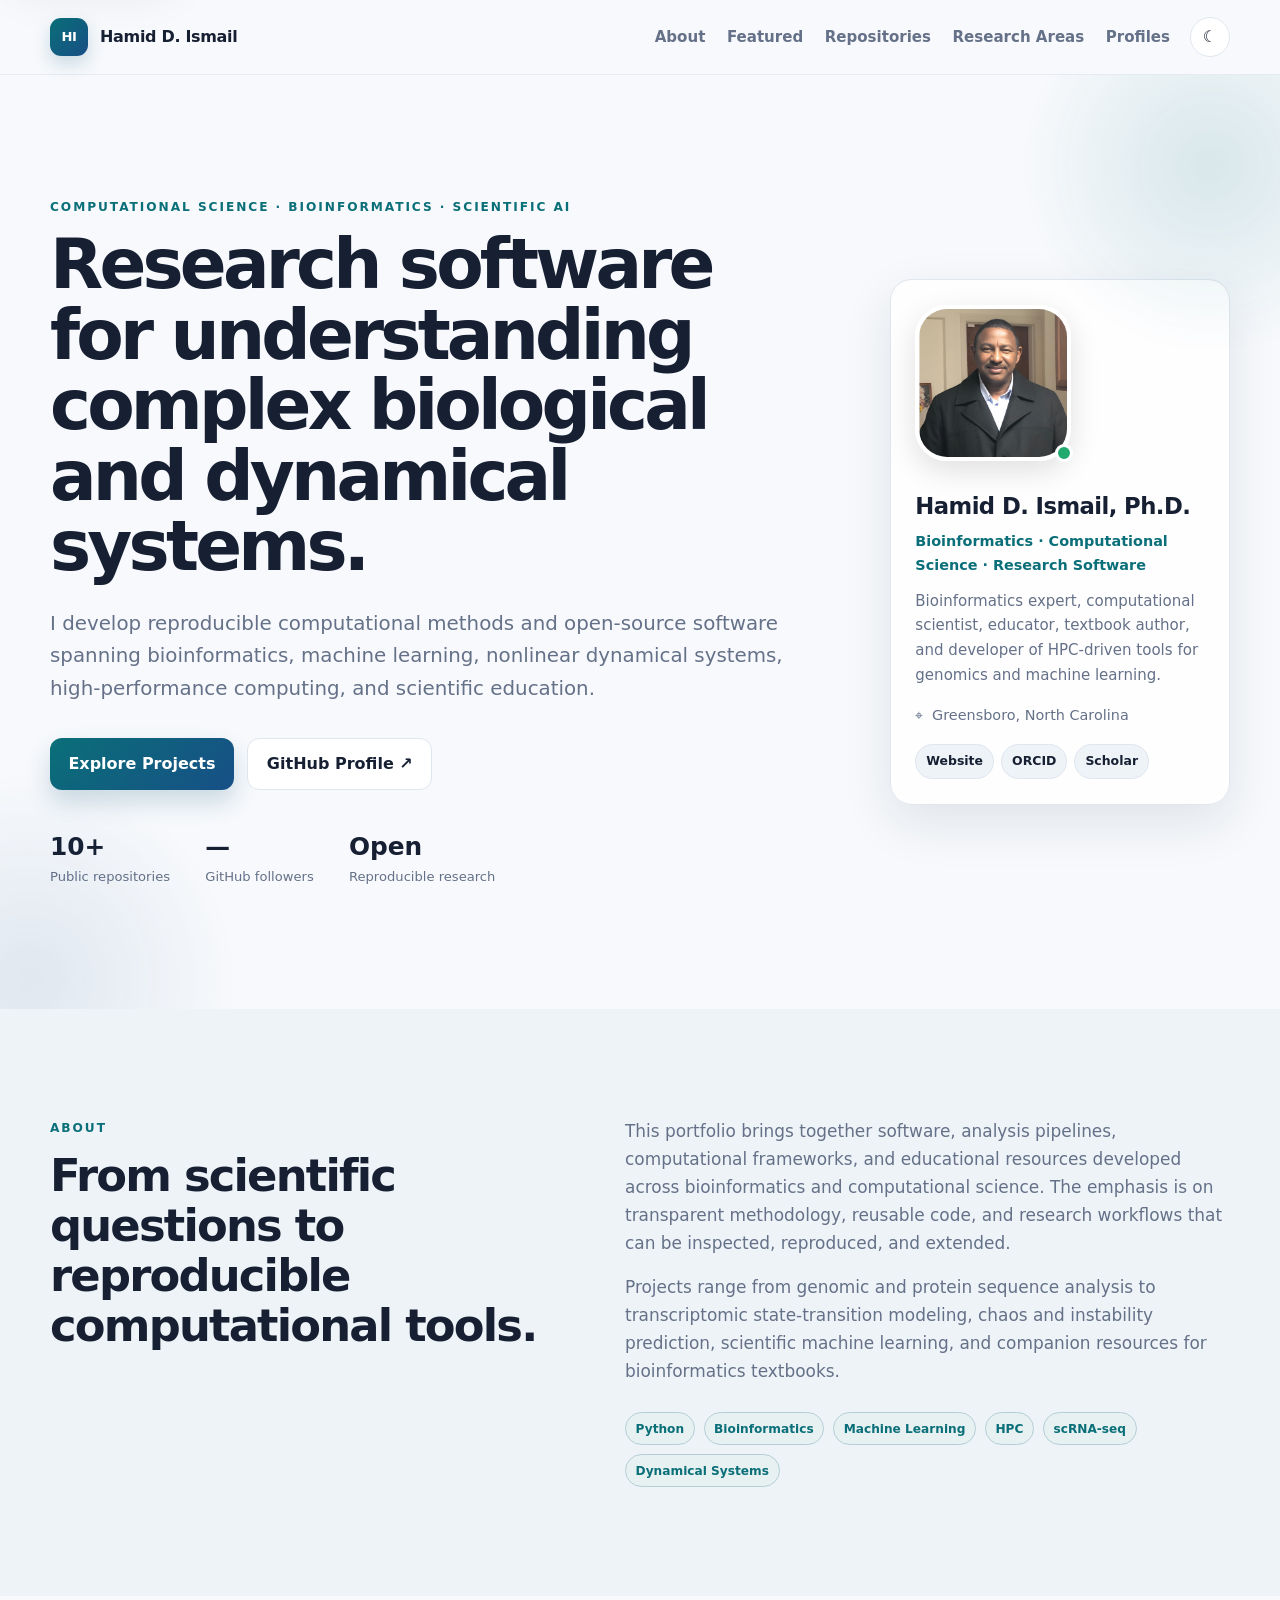
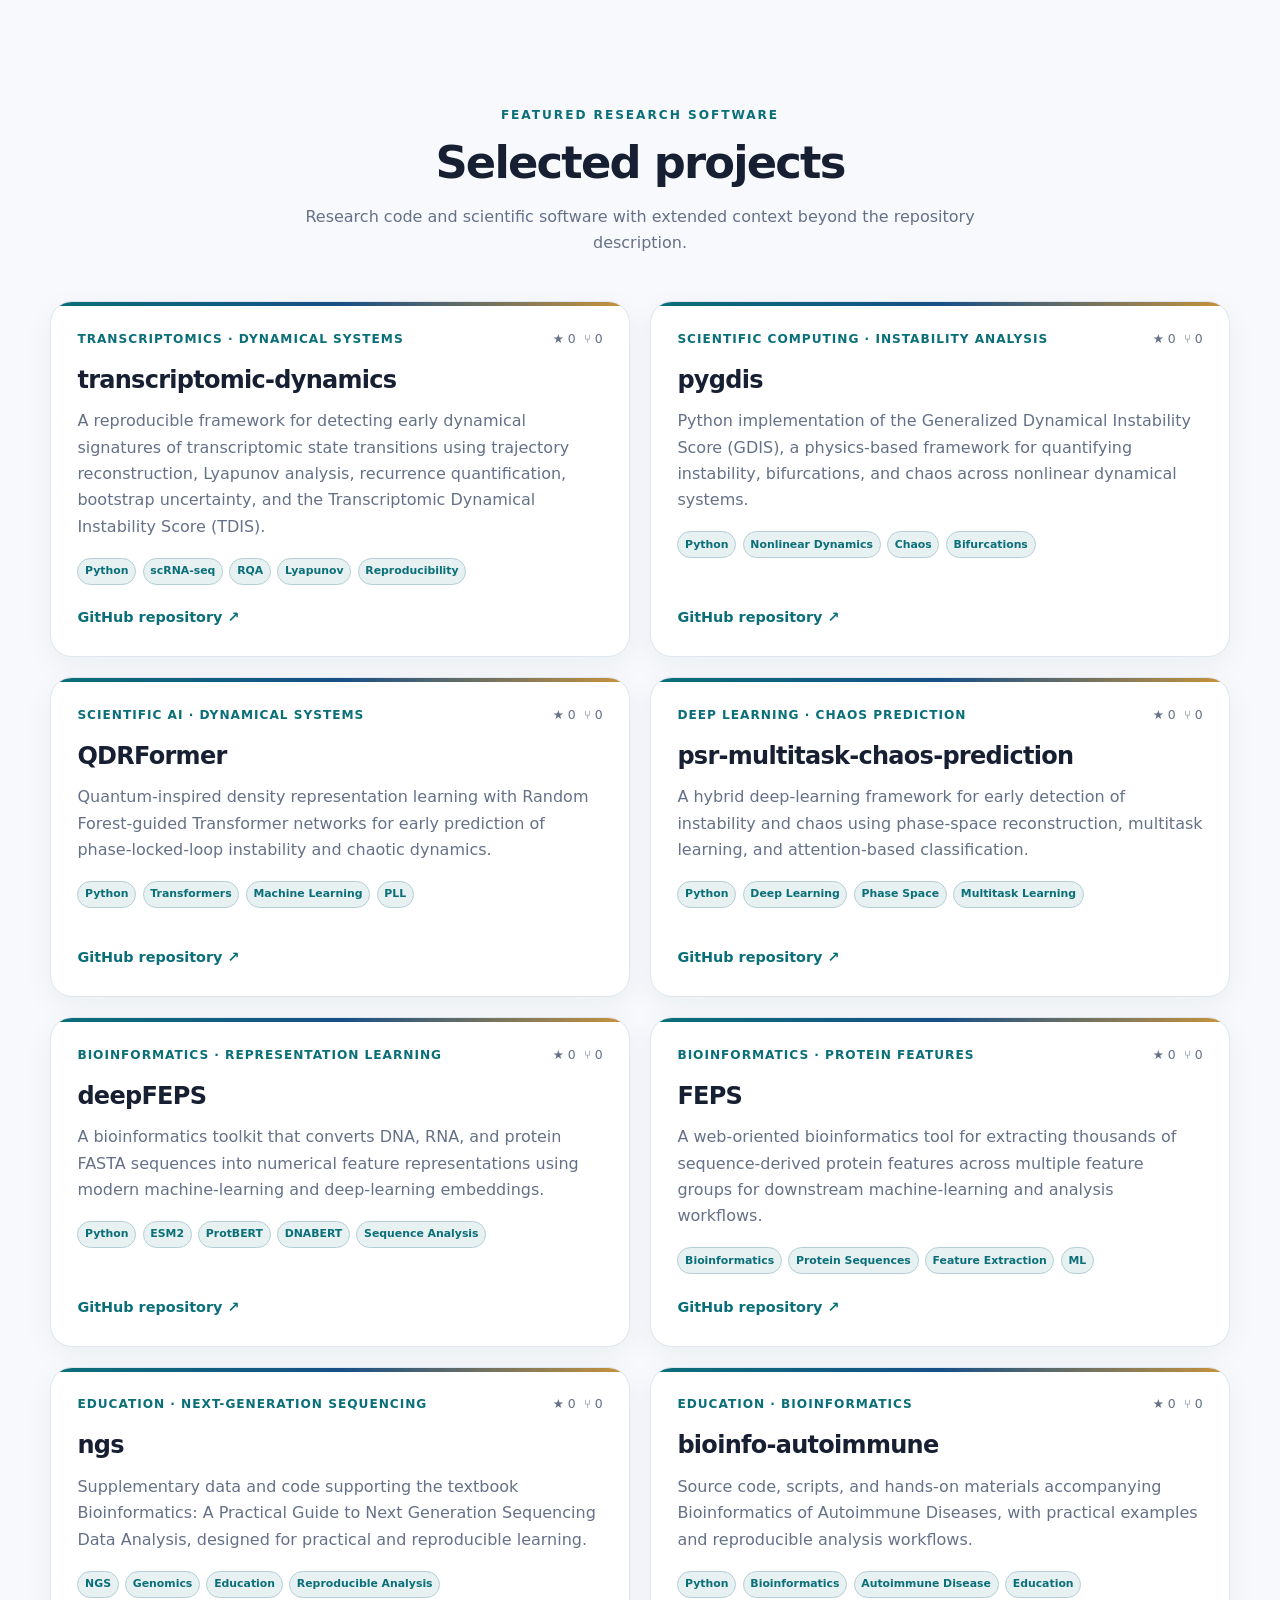
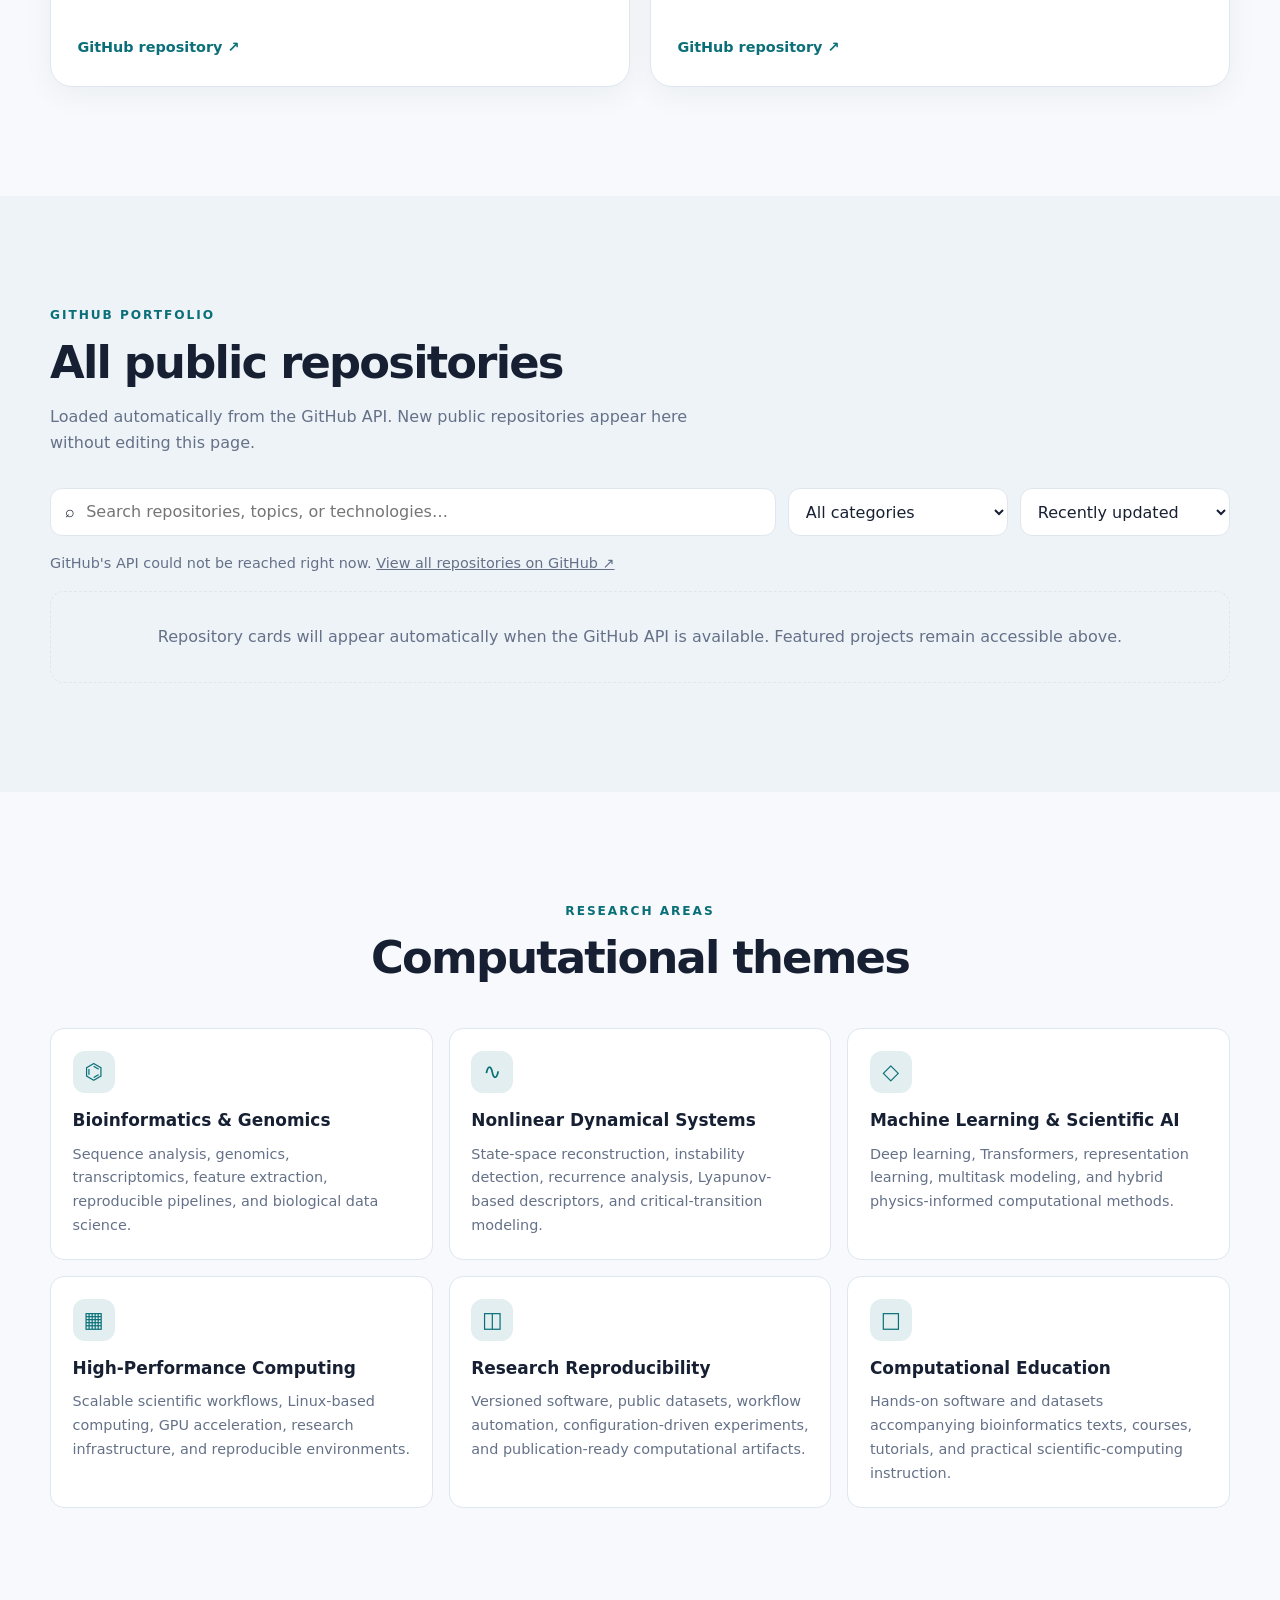
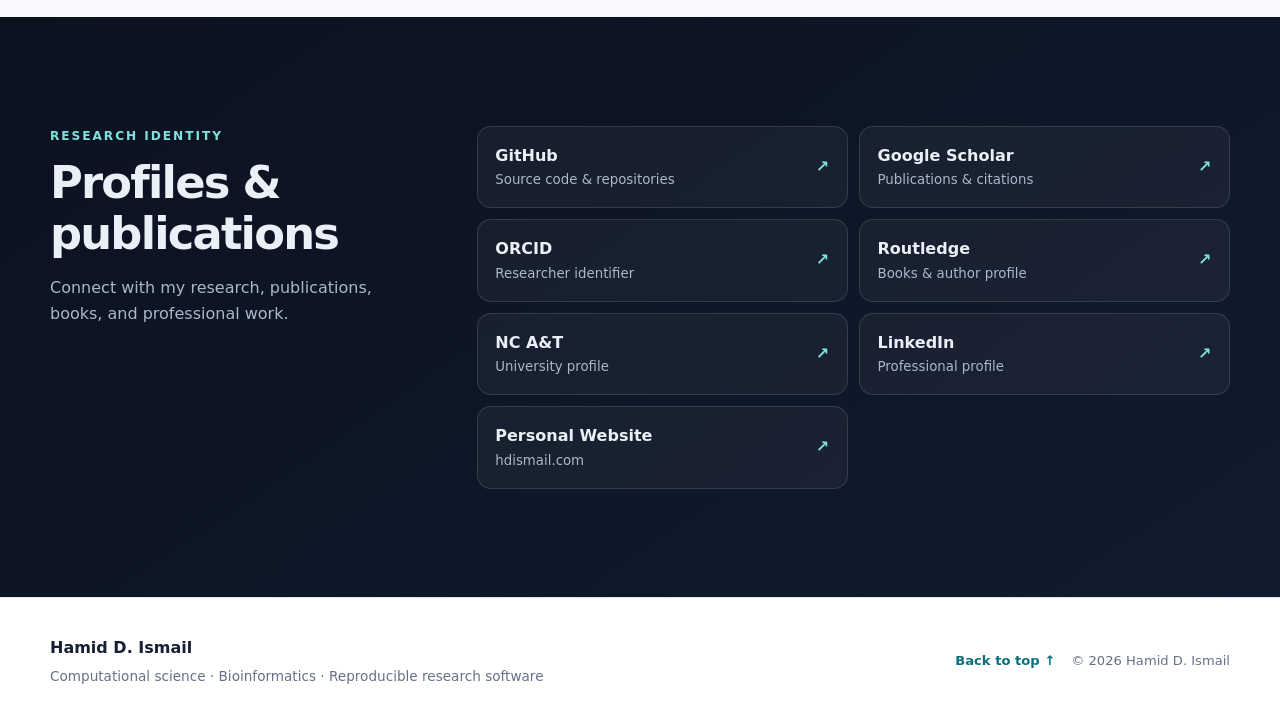
==== commit 7dbed6fe: "Add files via upload" ====
--- a/index.html
+++ b/index.html
@@ -1,198 +1,232 @@
-﻿<!DOCTYPE html>
+<!DOCTYPE html>
 <html lang="en">
 <head>
-    <meta charset="UTF-8" />
-    <meta name="viewport" content="width=device-width, initial-scale=1.0" />
-    <meta charset="UTF-8">
-    <meta name="keywords" content="bioinformatics, autoimmune diseases, RNA-Seq, ChIP-Seq. ATAC-Seq, gene therapy, computational biology">
-    <meta name="keywords" content="Bioinformatics of Autoimmune Diseases">
-    <meta name="keywords" content="Hamid Ismail">
-    <meta name="keywords" content="Hamid D. Ismail">
-    <meta name="description" content="A book about bioinformatics approaches in autoimmune diseases, including sequencing, annotation, and computational analysis.">
-    <title>Bioinformatics of Autoimmune Diseases</title>
-
-    <title>Hamid Ismail - Bioinformatics & HPC</title>
-    <style>
-        body {
-            font-family: Arial, sans-serif;
-            margin: 0;
-            padding: 0;
-            background-color: #f4f4f4;
-            color: #333;
-        }
-
-        header {
-            background-color: #0056b3;
-            color: white;
-            padding: 20px;
-            text-align: center;
-        }
-
-        nav {
-            background: #003d80;
-            color: white;
-            padding: 10px;
-            text-align: center;
-        }
-
-            nav a {
-                color: white;
-                margin: 0 15px;
-                text-decoration: none;
-                font-weight: bold;
-            }
-
-        section {
-            padding: 20px;
-            max-width: 900px;
-            margin: auto;
-            text-align: justify;
-        }
-
-        footer {
-            background: #0056b3;
-            color: white;
-            text-align: center;
-            padding: 10px;
-            position: fixed;
-            width: 100%;
-            bottom: 0;
-        }
-
-        .project {
-            background: white;
-            padding: 15px;
-            margin: 10px 0;
-            border-left: 5px solid #0056b3;
-        }
-
-        .about-photo {
-            float: right;
-            margin-left: 20px;
-            width: 200px;
-            height: auto;
-            border-radius: 10px;
-        }
-
-        .publications {
-            background: white;
-            padding: 15px;
-            margin-top: 20px;
-        }
-
-            .publications h2 {
-                border-bottom: 2px solid #0056b3;
-                padding-bottom: 5px;
-            }
-
-        .publication-item {
-            margin-bottom: 12px;
-            text-indent: 0;
-            padding-left: 2em;
-            text-align: justify;
-        }
-
-            .publication-item::first-line {
-                text-indent: -2em;
-                display: block;
-            }
-
-        #publications p {
-            text-indent: 0;
-            padding-left: 2em;
-            text-align: justify;
-        }
-
-            #publications p::first-line {
-                text-indent: -2em;
-            }
-    </style>
+  <meta charset="UTF-8" />
+  <meta name="viewport" content="width=device-width, initial-scale=1.0" />
+  <meta name="description" content="Hamid D. Ismail — computational science, bioinformatics, machine learning, nonlinear dynamical systems, and reproducible research software." />
+  <meta name="author" content="Hamid D. Ismail" />
+  <meta name="theme-color" content="#0b1220" />
+
+  <meta property="og:title" content="Hamid D. Ismail | Research Software Portfolio" />
+  <meta property="og:description" content="Research software, reproducible computational projects, bioinformatics tools, and scientific machine learning." />
+  <meta property="og:type" content="website" />
+  <meta property="og:url" content="https://hamiddi.github.io/" />
+  <meta property="og:image" content="https://github.com/hamiddi.png" />
+
+  <title>Hamid D. Ismail | Research Software Portfolio</title>
+  <link rel="icon" href="assets/favicon.svg" type="image/svg+xml" />
+  <link rel="stylesheet" href="style.css" />
 </head>
 <body>
-    <header>
-        <h1>Hamid Ismail</h1>
-        <p>Professor | Bioinformatics Researcher | HPC Administrator</p>
-    </header>
-
-    <nav>
-        <a href="#about">About</a>
-        <a href="#books">My Books</a>
-        <a href="#publications">My Publication</a>
-        <a href="#contact">Contact</a>
-    </nav>
-
-    <section id="about">
-        <h2>About Me</h2>
-        <img src="photo.png" alt="Hamid Ismail" class="about-photo" />
-        <p>I am Dr. Hamid Ismail, a professor of bioinformatics and computational biology at North Carolina A&T State University. My research spans the broad field of bioinformatics, with a particular focus on next-generation sequencing (NGS) data analysis, bioinformatics tool development, and the integration of deep learning methods to interpret complex genomic datasets.</p>
-        <p>I develop and implement computational pipelines for RNA-Seq, ATAC-Seq, ChIP-Seq, metagenomics, and whole genome/exome variant discovery and annotation, with the goal of uncovering the genetic and epigenetic foundations of disease. A major component of my work is the design and refinement of tools for high-throughput data processing, visualization, and interpretation.</p>
-        <p>My research investigates pathogenic mechanisms, genetic risk factors, and potential therapeutic targets in complex diseases such as autoimmune disorders and cancer, using multi-omics integration and predictive modeling approaches.</p>
-        <p>In addition to my academic work, I serve as the HPC administrator at the ViCAR Center, where I manage the university’s high-performance computing infrastructure, support interdisciplinary research, and advocate for open, accessible science.</p>
-        <p>This GitHub page provides access to supplementary materials to my books in bioinformatics, along with open-source code and bioinformatics tools to support researchers, educators, and students working in genomics, immunology, and biomedical data science.</p>
-
-    </section>
-
-   
-
-    <section id="books" class="publications">
-        <h2>My Books</h2>
-        <p class="publication-item">• <a href="https://www.routledge.com/Bioinformatics-A-Practical-Guide-to-Next-Generation-Sequencing-Data-Analysis/Ismail/p/book/9781032408910" target="_blank"><em>Bioinformatics: A Practical Guide to Next Generation Sequencing Data Analysis</em></a>, Chapman and Hall/CRC (2023)</p>
-        <p class="publication-item">• <a href="https://www.routledge.com/Bioinformatics-A-Practical-Guide-to-NCBI-Databases-and-Sequence-Alignments/Ismail/p/book/9781032123691" target="_blank"><em>Bioinformatics: A Practical Guide to NCBI Databases and Sequence Alignments</em></a>, Chapman and Hall/CRC (2022)</p>
-        <p class="publication-item">• <em>Bioinformatics of Autoimmune Diseases</em> (Upcoming, 2025)</p>
-    </section>
-
-    <section id="publications" class="publications">
-        <h2>My Publications</h2>
-        <ol>
-            <li class="publication-item">Hamid Ismail, A Jones, J Kim, Robert Newman, Dukka Kc (2016). <em>RF-Phos: A Novel General Phosphorylation Site Prediction Tool Based on Random Forest.</em> BioMed Research International.</li>
-            <li class="publication-item">Hamid Ismail, Robert Newman, Dukka Kc (2016). <em>RF-Hydroxysite: A Random Forest Based Predictor for Hydroxylation Sites.</em> Molecular BioSystems.</li>
-            <li class="publication-item">C White, Hamid Ismail, H Saigo, Dukka Kc (2017). <em>CNN-BLPred: a Convolutional Neural Network Based Predictor for β-Lactamases (BL) and Their Classes.</em> BMC Bioinformatics.</li>
-            <li class="publication-item">Hamid Ismail (2018). <em>Statistical Modeling, Linear Regression and ANOVA, A Practical Computational Perspective.</em> Lulu.com.</li>
-            <li class="publication-item">Hamid Ismail, H Saigo, Dukka Kc (2018). <em>RF-NR: Random Forest Based Approach for Improved Classification of Nuclear Receptors.</em> IEEE/ACM Transactions on Computational Biology and Bioinformatics.</li>
-            <li class="publication-item">Djaafar Rehrah, Mulumebet Worku, Hamid Ismail (2021). <em>PSIX-13 Activation of Cell Signaling Pathways by Galectins in Cow Blood.</em> Journal of Animal Science.</li>
-            <li class="publication-item">Noha Soror, Hamid Ismail, Catherine Chung, Basem William (2021). <em>Narrowing of the Racial Disparities Gap in Survival of Patients with Mycosis Fungoides.</em> Blood.</li>
-            <li class="publication-item">Yaser Ahmed, Hamid Ismail, Djaafar Rehrah, Mulumebet Worku (2021). <em>Immunomodulatory Effects of Gum Arabica in Goat Blood.</em> Journal of Animal Science.</li>
-            <li class="publication-item">Yaser Ahmed, Hamid Ismail, Djaafar Rehrah, Mulumebet Worku (2021). <em>Effect of Gum Arabica (GA) Drench on Indicators of Anemia in Goats.</em> Journal of Animal Science.</li>
-            <li class="publication-item">Mulumebet Worku, Bahrath Kumar, Hamid Ismail (2021). <em>Differential Expression of Cow Innate and Adaptive Responses Genes in Response to Eugenol.</em> Journal of Animal Science.</li>
-            <li class="publication-item">Mulumebet Worku, D Rehrah, Hamid Ismail, E Asiamah, Sarah Adjei-Fremah (2021). <em>A Review of the Neutrophil Extracellular Traps (NETs) from Cow, Sheep and Goat Models.</em> International Journal of Molecular Sciences.</li>
-            <li class="publication-item">Hamid Ismail (2022). <em>The Sources of Genomic Data.</em> In: Bioinformatics. Chapman and Hall/CRC.</li>
-            <li class="publication-item">Hamid Ismail (2022). <em>The Origin of Genomic Information.</em> In: Bioinformatics. Chapman and Hall/CRC.</li>
-            <li class="publication-item">Hamid Ismail (2022). <em>The NCBI Entrez Databases.</em> In: Bioinformatics. Chapman and Hall/CRC.</li>
-            <li class="publication-item">Hamid Ismail (2022). <em>The Entrez Direct.</em> In: Bioinformatics. Chapman and Hall/CRC.</li>
-            <li class="publication-item">Hamid Ismail (2022). <em>R and Python Packages for the NCBI E-Utilities.</em> In: Bioinformatics. Chapman and Hall/CRC.</li>
-            <li class="publication-item">Hamid Ismail (2022). <em>Pairwise Sequence Alignment.</em> In: Bioinformatics. Chapman and Hall/CRC.</li>
-            <li class="publication-item">Hamid Ismail (2022). <em>NCBI Entrez E-Utilities and Applications.</em> In: Bioinformatics. Chapman and Hall/CRC.</li>
-            <li class="publication-item">Hamid Ismail, C White, H Al-Barakati, Robert Newman, Dukka Kc (2022). <em>FEPS: A Tool for Feature Extraction from Protein Sequence.</em> Methods in Molecular Biology.</li>
-            <li class="publication-item">Hamid Ismail (2022). <em>Bioinformatics.</em> Chapman and Hall/CRC.</li>
-            <li class="publication-item">Hamid Ismail (2022). <em>Basic Local Alignment Search Tool.</em> In: Bioinformatics. Chapman and Hall/CRC.</li>
-            <li class="publication-item">Hamid Ismail (2023). <em>Variant Discovery.</em> In: Bioinformatics. Chapman and Hall/CRC.</li>
-            <li class="publication-item">Hamid Ismail (2023). <em>Targeted Gene Metagenomic Data Analysis.</em> In: Bioinformatics. Chapman and Hall/CRC.</li>
-            <li class="publication-item">Hamid Ismail (2023). <em>Shotgun Metagenomic Data Analysis.</em> In: Bioinformatics. Chapman and Hall/CRC.</li>
-            <li class="publication-item">Hamid Ismail (2023). <em>Sequencing and Raw Sequence Data Quality Control.</em> In: Bioinformatics. Chapman and Hall/CRC.</li>
-            <li class="publication-item">Hamid Ismail (2023). <em>RNA-Seq Data Analysis.</em> In: Bioinformatics. Chapman and Hall/CRC.</li>
-            <li class="publication-item">Hamid Ismail (2023). <em>Mapping of Sequence Reads to the Reference Genomes.</em> In: Bioinformatics. Chapman and Hall/CRC.</li>
-            <li class="publication-item">S Pakhrin, S Pokharel, P Pratyush, Meenal Chaudhari, Hamid Ismail, Dukka Kc (2023). <em>LMPhosSite: A Deep Learning-Based Approach for General Protein Phosphorylation Site Prediction.</em> Journal of Proteome Research.</li>
-            <li class="publication-item">S Pokharel, P Pratyush, Hamid Ismail, J Ma, Dukka Kc (2023). <em>Integrating Embeddings from Multiple Protein Language Models to Improve Protein O-GlcNAc Site Prediction.</em> International Journal of Molecular Sciences.</li>
-            <li class="publication-item">Hamid Ismail (2023). <em>De Novo Genome Assembly.</em> In: Bioinformatics. Chapman and Hall/CRC.</li>
-            <li class="publication-item">Hamid Ismail (2023). <em>Chromatin Immunoprecipitation Sequencing.</em> In: Bioinformatics. Chapman and Hall/CRC.</li>
-            <li class="publication-item">Hamid Ismail (2023). <em>Bioinformatics.</em> Chapman and Hall/CRC.</li>
-            <li class="publication-item">P Pratyush, S Bahmani, S Pokharel, Hamid Ismail, Dukka Kc (2024). <em>LMCrot: An Enhanced Protein Crotonylation Site Predictor.</em> Bioinformatics (Oxford, England).</li>
-            <li class="publication-item">T Bergquist et al. (2024). <em>Crowd-sourced Machine Learning Prediction of Long COVID.</em> EBioMedicine 108, 105333.</li>
-            <li class="publication-item">Hamid Ismail (2025). <em>Narrowing of the Racial Disparities Gap in Survival of Patients with Mycosis Fungoides.</em> Clinical Lymphoma Myeloma and Leukemia, Elsevier.</li>
-            <li class="publication-item">P Pratyush, S Pokharel, Hamid Ismail, S Bahmani, Dukka Kc (2025). <em>LMPTMSite: A Platform for PTM Site Prediction in Proteins.</em> Methods in Molecular Biology.</li>
-            <li class="publication-item">P Pratyush, C Carrier, S Pokharel, Hamid Ismail, Meenal Chaudhari, D (2025). <em>CaLMPhosKAN: Prediction of General Phosphorylation Sites in Proteins.</em> Bioinformatics (Oxford, England).</li>
-        </ol>
-
-    </section>
-
-    <section id="contact">
-        <h2>Contact</h2>
-        <p>Email: <a href="mailto:hdismail@ncat.edu">hdismail@ncat.edu</a></p>
-        <p>GitHub: <a href="https://github.com/hamiddi" target="_blank">hamiddi</a></p>
-    </section>
-
-    <footer>
-        <p>&copy; 2025 Hamid Ismail</p>
-    </footer>
+  <a class="skip-link" href="#main">Skip to content</a>
+
+  <header class="site-header" id="top">
+    <div class="container nav-wrap">
+      <a class="brand" href="#top" aria-label="Hamid D. Ismail home">
+        <span class="brand-mark">HI</span>
+        <span class="brand-text">Hamid D. Ismail</span>
+      </a>
+
+      <nav class="nav" aria-label="Primary navigation">
+        <button class="nav-toggle" id="navToggle" aria-expanded="false" aria-controls="navLinks" aria-label="Open navigation">☰</button>
+        <div class="nav-links" id="navLinks">
+          <a href="#about">About</a>
+          <a href="#featured">Featured</a>
+          <a href="#repositories">Repositories</a>
+          <a href="#research">Research Areas</a>
+          <a href="#profiles">Profiles</a>
+        </div>
+      </nav>
+
+      <button class="theme-toggle" id="themeToggle" aria-label="Toggle color theme" title="Toggle color theme">
+        <span id="themeIcon" aria-hidden="true">◐</span>
+      </button>
+    </div>
+  </header>
+
+  <main id="main">
+    <section class="hero section">
+      <div class="hero-glow hero-glow-one" aria-hidden="true"></div>
+      <div class="hero-glow hero-glow-two" aria-hidden="true"></div>
+      <div class="container hero-grid">
+        <div class="hero-copy reveal">
+          <p class="eyebrow">Computational Science · Bioinformatics · Scientific AI</p>
+          <h1>Research software for understanding complex biological and dynamical systems.</h1>
+          <p class="hero-lead">
+            I develop reproducible computational methods and open-source software spanning bioinformatics,
+            machine learning, nonlinear dynamical systems, high-performance computing, and scientific education.
+          </p>
+          <div class="hero-actions">
+            <a class="button button-primary" href="#featured">Explore Projects</a>
+            <a class="button button-secondary" href="https://github.com/hamiddi" target="_blank" rel="noopener noreferrer">GitHub Profile ↗</a>
+          </div>
+          <div class="hero-meta" aria-label="Profile highlights">
+            <div><strong id="repoCount">—</strong><span>Public repositories</span></div>
+            <div><strong id="followerCount">—</strong><span>GitHub followers</span></div>
+            <div><strong>Open</strong><span>Reproducible research</span></div>
+          </div>
+        </div>
+
+        <aside class="profile-card reveal" aria-label="Profile summary">
+          <div class="profile-image-wrap">
+            <img id="profileAvatar" src="photo.png" alt="Portrait of Hamid D. Ismail" class="profile-image" />
+            <span class="availability-dot" title="Public research portfolio"></span>
+          </div>
+          <div>
+            <h2>Hamid D. Ismail, Ph.D.</h2>
+            <p class="profile-role">Bioinformatics · Computational Science · Research Software</p>
+            <p id="profileBio" class="profile-bio">Bioinformatics expert, computational scientist, educator, textbook author, and developer of HPC-driven tools for genomics and machine learning.</p>
+          </div>
+          <div class="profile-location">
+            <span aria-hidden="true">⌖</span>
+            <span id="profileLocation">Greensboro, North Carolina</span>
+          </div>
+          <div class="profile-links compact-links">
+            <a href="https://hdismail.com" target="_blank" rel="noopener noreferrer">Website</a>
+            <a href="https://orcid.org/0000-0002-2690-5655" target="_blank" rel="noopener noreferrer">ORCID</a>
+            <a href="https://scholar.google.com/citations?user=spzSkQgAAAAJ&hl=en" target="_blank" rel="noopener noreferrer">Scholar</a>
+          </div>
+        </aside>
+      </div>
+    </section>
+
+    <section class="section section-muted" id="about">
+      <div class="container two-column">
+        <div class="section-heading reveal">
+          <p class="eyebrow">About</p>
+          <h2>From scientific questions to reproducible computational tools.</h2>
+        </div>
+        <div class="about-copy reveal">
+          <p>
+            This portfolio brings together software, analysis pipelines, computational frameworks, and educational resources developed across bioinformatics and computational science. The emphasis is on transparent methodology, reusable code, and research workflows that can be inspected, reproduced, and extended.
+          </p>
+          <p>
+            Projects range from genomic and protein sequence analysis to transcriptomic state-transition modeling, chaos and instability prediction, scientific machine learning, and companion resources for bioinformatics textbooks.
+          </p>
+          <div class="pill-row" aria-label="Technical areas">
+            <span>Python</span><span>Bioinformatics</span><span>Machine Learning</span><span>HPC</span><span>scRNA-seq</span><span>Dynamical Systems</span>
+          </div>
+        </div>
+      </div>
+    </section>
+
+    <section class="section" id="featured">
+      <div class="container">
+        <div class="section-heading centered reveal">
+          <p class="eyebrow">Featured Research Software</p>
+          <h2>Selected projects</h2>
+          <p>Research code and scientific software with extended context beyond the repository description.</p>
+        </div>
+        <div class="featured-grid" id="featuredGrid" aria-live="polite"></div>
+      </div>
+    </section>
+
+    <section class="section section-muted" id="repositories">
+      <div class="container">
+        <div class="section-heading reveal">
+          <p class="eyebrow">GitHub Portfolio</p>
+          <h2>All public repositories</h2>
+          <p>Loaded automatically from the GitHub API. New public repositories appear here without editing this page.</p>
+        </div>
+
+        <div class="repo-toolbar reveal">
+          <label class="search-box" for="repoSearch">
+            <span aria-hidden="true">⌕</span>
+            <input id="repoSearch" type="search" placeholder="Search repositories, topics, or technologies…" autocomplete="off" />
+          </label>
+          <select id="categoryFilter" aria-label="Filter repositories by category">
+            <option value="all">All categories</option>
+          </select>
+          <select id="sortRepos" aria-label="Sort repositories">
+            <option value="updated">Recently updated</option>
+            <option value="name">Name A–Z</option>
+            <option value="stars">Most starred</option>
+          </select>
+        </div>
+
+        <p class="repo-status" id="repoStatus" aria-live="polite">Loading repositories from GitHub…</p>
+        <div class="repo-grid" id="repoGrid"></div>
+      </div>
+    </section>
+
+    <section class="section" id="research">
+      <div class="container">
+        <div class="section-heading centered reveal">
+          <p class="eyebrow">Research Areas</p>
+          <h2>Computational themes</h2>
+        </div>
+        <div class="area-grid">
+          <article class="area-card reveal">
+            <span class="area-icon" aria-hidden="true">⌬</span>
+            <h3>Bioinformatics & Genomics</h3>
+            <p>Sequence analysis, genomics, transcriptomics, feature extraction, reproducible pipelines, and biological data science.</p>
+          </article>
+          <article class="area-card reveal">
+            <span class="area-icon" aria-hidden="true">∿</span>
+            <h3>Nonlinear Dynamical Systems</h3>
+            <p>State-space reconstruction, instability detection, recurrence analysis, Lyapunov-based descriptors, and critical-transition modeling.</p>
+          </article>
+          <article class="area-card reveal">
+            <span class="area-icon" aria-hidden="true">◇</span>
+            <h3>Machine Learning & Scientific AI</h3>
+            <p>Deep learning, Transformers, representation learning, multitask modeling, and hybrid physics-informed computational methods.</p>
+          </article>
+          <article class="area-card reveal">
+            <span class="area-icon" aria-hidden="true">▦</span>
+            <h3>High-Performance Computing</h3>
+            <p>Scalable scientific workflows, Linux-based computing, GPU acceleration, research infrastructure, and reproducible environments.</p>
+          </article>
+          <article class="area-card reveal">
+            <span class="area-icon" aria-hidden="true">◫</span>
+            <h3>Research Reproducibility</h3>
+            <p>Versioned software, public datasets, workflow automation, configuration-driven experiments, and publication-ready computational artifacts.</p>
+          </article>
+          <article class="area-card reveal">
+            <span class="area-icon" aria-hidden="true">□</span>
+            <h3>Computational Education</h3>
+            <p>Hands-on software and datasets accompanying bioinformatics texts, courses, tutorials, and practical scientific-computing instruction.</p>
+          </article>
+        </div>
+      </div>
+    </section>
+
+    <section class="section section-dark" id="profiles">
+      <div class="container profiles-layout">
+        <div class="section-heading reveal">
+          <p class="eyebrow">Research Identity</p>
+          <h2>Profiles & publications</h2>
+          <p>Connect with my research, publications, books, and professional work.</p>
+        </div>
+        <div class="profile-link-grid reveal">
+          <a href="https://github.com/hamiddi" target="_blank" rel="noopener noreferrer"><span>GitHub</span><small>Source code & repositories</small><b>↗</b></a>
+          <a href="https://scholar.google.com/citations?user=spzSkQgAAAAJ&hl=en" target="_blank" rel="noopener noreferrer"><span>Google Scholar</span><small>Publications & citations</small><b>↗</b></a>
+          <a href="https://orcid.org/0000-0002-2690-5655" target="_blank" rel="noopener noreferrer"><span>ORCID</span><small>Researcher identifier</small><b>↗</b></a>
+          <a href="https://www.routledge.com/authors/i23690-hamid-ismail" target="_blank" rel="noopener noreferrer"><span>Routledge</span><small>Books & author profile</small><b>↗</b></a>
+          <a href="https://profiles.ncat.edu/en/persons/hamid-ismail/" target="_blank" rel="noopener noreferrer"><span>NC A&amp;T</span><small>University profile</small><b>↗</b></a>
+          <a href="https://www.linkedin.com/in/hamid-ismail-702b883b" target="_blank" rel="noopener noreferrer"><span>LinkedIn</span><small>Professional profile</small><b>↗</b></a>
+          <a href="https://hdismail.com" target="_blank" rel="noopener noreferrer"><span>Personal Website</span><small>hdismail.com</small><b>↗</b></a>
+        </div>
+      </div>
+    </section>
+  </main>
+
+  <footer class="site-footer">
+    <div class="container footer-wrap">
+      <div>
+        <strong>Hamid D. Ismail</strong>
+        <p>Computational science · Bioinformatics · Reproducible research software</p>
+      </div>
+      <div class="footer-right">
+        <a href="#top">Back to top ↑</a>
+        <span>© <span id="year"></span> Hamid D. Ismail</span>
+      </div>
+    </div>
+  </footer>
+
+  <noscript>
+    <div class="noscript">JavaScript is disabled. Dynamic GitHub repository loading and filtering require JavaScript. You can still visit <a href="https://github.com/hamiddi">github.com/hamiddi</a>.</div>
+  </noscript>
+
+  <script src="script.js" defer></script>
 </body>
 </html>
--- a/style.css
+++ b/style.css
@@ -0,0 +1,224 @@
+:root {
+  --bg: #f7f9fc;
+  --surface: #ffffff;
+  --surface-2: #eef3f8;
+  --text: #172033;
+  --muted: #657188;
+  --line: #dfe6ee;
+  --brand: #0a6f78;
+  --brand-2: #174f86;
+  --accent: #c9933c;
+  --dark: #0b1220;
+  --dark-2: #111b2d;
+  --dark-text: #e9f0f7;
+  --shadow: 0 18px 50px rgba(21, 37, 59, 0.10);
+  --radius: 22px;
+  --radius-sm: 14px;
+  --max-width: 1180px;
+}
+
+[data-theme="dark"] {
+  --bg: #09101c;
+  --surface: #101a2a;
+  --surface-2: #0d1725;
+  --text: #e8eef5;
+  --muted: #a7b2c2;
+  --line: #23324a;
+  --brand: #58c7c9;
+  --brand-2: #7db8f4;
+  --accent: #e5b35c;
+  --dark: #050a12;
+  --dark-2: #0a1220;
+  --dark-text: #eef5fb;
+  --shadow: 0 18px 50px rgba(0, 0, 0, 0.28);
+}
+
+* { box-sizing: border-box; }
+html { scroll-behavior: smooth; }
+body {
+  margin: 0;
+  font-family: Inter, ui-sans-serif, system-ui, -apple-system, BlinkMacSystemFont, "Segoe UI", sans-serif;
+  color: var(--text);
+  background: var(--bg);
+  line-height: 1.65;
+  -webkit-font-smoothing: antialiased;
+}
+a { color: inherit; }
+img { max-width: 100%; }
+button, input, select { font: inherit; }
+
+.skip-link {
+  position: fixed;
+  left: 1rem;
+  top: -5rem;
+  z-index: 9999;
+  padding: .7rem 1rem;
+  background: var(--surface);
+  color: var(--text);
+  border-radius: 8px;
+  box-shadow: var(--shadow);
+}
+.skip-link:focus { top: 1rem; }
+
+.container { width: min(calc(100% - 2rem), var(--max-width)); margin-inline: auto; }
+.section { position: relative; padding: 6.8rem 0; }
+.section-muted { background: var(--surface-2); }
+.section-dark { background: linear-gradient(145deg, var(--dark), var(--dark-2)); color: var(--dark-text); }
+
+.site-header {
+  position: sticky;
+  top: 0;
+  z-index: 1000;
+  backdrop-filter: blur(16px);
+  background: color-mix(in srgb, var(--bg) 88%, transparent);
+  border-bottom: 1px solid color-mix(in srgb, var(--line) 75%, transparent);
+}
+.nav-wrap { min-height: 74px; display: flex; align-items: center; gap: 1.25rem; }
+.brand { display: flex; align-items: center; gap: .75rem; text-decoration: none; font-weight: 800; letter-spacing: -.02em; }
+.brand-mark {
+  display: grid; place-items: center; width: 38px; height: 38px; border-radius: 11px;
+  color: #fff; background: linear-gradient(135deg, var(--brand), var(--brand-2)); font-size: .82rem;
+  box-shadow: 0 8px 18px rgba(17, 92, 124, .2);
+}
+.brand-text { white-space: nowrap; }
+.nav { margin-left: auto; }
+.nav-links { display: flex; align-items: center; gap: 1.35rem; }
+.nav-links a { text-decoration: none; color: var(--muted); font-weight: 650; font-size: .94rem; }
+.nav-links a:hover { color: var(--brand); }
+.nav-toggle { display: none; border: 0; background: transparent; color: var(--text); font-size: 1.45rem; cursor: pointer; }
+.theme-toggle {
+  width: 40px; height: 40px; border-radius: 50%; border: 1px solid var(--line); background: var(--surface);
+  color: var(--text); cursor: pointer; display: grid; place-items: center;
+}
+.theme-toggle:hover { border-color: var(--brand); }
+
+.hero { overflow: hidden; padding-top: 7.6rem; padding-bottom: 7.6rem; }
+.hero-grid { display: grid; grid-template-columns: minmax(0, 1.45fr) minmax(290px, .65fr); gap: 5rem; align-items: center; }
+.hero-glow { position: absolute; border-radius: 999px; filter: blur(10px); opacity: .38; pointer-events: none; }
+.hero-glow-one { width: 380px; height: 380px; right: -120px; top: -100px; background: radial-gradient(circle, color-mix(in srgb, var(--brand) 35%, transparent), transparent 70%); }
+.hero-glow-two { width: 420px; height: 420px; left: -180px; bottom: -180px; background: radial-gradient(circle, color-mix(in srgb, var(--brand-2) 28%, transparent), transparent 70%); }
+.eyebrow { margin: 0 0 .8rem; text-transform: uppercase; letter-spacing: .16em; font-size: .76rem; font-weight: 850; color: var(--brand); }
+.hero h1 { margin: 0; font-size: clamp(2.7rem, 5.4vw, 5.4rem); line-height: 1.02; letter-spacing: -.055em; max-width: 880px; }
+.hero-lead { margin: 1.6rem 0 0; color: var(--muted); font-size: clamp(1.05rem, 2vw, 1.24rem); max-width: 780px; }
+.hero-actions { margin-top: 2rem; display: flex; flex-wrap: wrap; gap: .85rem; }
+.button { display: inline-flex; align-items: center; justify-content: center; min-height: 48px; padding: .76rem 1.15rem; border-radius: 12px; text-decoration: none; font-weight: 750; transition: transform .2s ease, box-shadow .2s ease; }
+.button:hover { transform: translateY(-2px); }
+.button-primary { background: linear-gradient(135deg, var(--brand), var(--brand-2)); color: #fff; box-shadow: 0 12px 24px rgba(20, 92, 118, .2); }
+.button-secondary { background: var(--surface); border: 1px solid var(--line); color: var(--text); }
+.hero-meta { margin-top: 2.8rem; display: flex; gap: 2.2rem; flex-wrap: wrap; }
+.hero-meta div { display: grid; }
+.hero-meta strong { font-size: 1.55rem; line-height: 1; }
+.hero-meta span { margin-top: .35rem; color: var(--muted); font-size: .82rem; }
+
+.profile-card { padding: 1.55rem; background: color-mix(in srgb, var(--surface) 92%, transparent); border: 1px solid var(--line); border-radius: var(--radius); box-shadow: var(--shadow); }
+.profile-image-wrap { position: relative; width: 156px; margin-bottom: 1.2rem; }
+.profile-image { width: 156px; height: 156px; object-fit: cover; object-position: 50% 22%; border-radius: 32px; border: 4px solid var(--surface); box-shadow: 0 10px 30px rgba(0,0,0,.12); }
+.availability-dot { position: absolute; width: 18px; height: 18px; right: -2px; bottom: 7px; border-radius: 50%; background: #22a970; border: 3px solid var(--surface); }
+.profile-card h2 { margin: 0; font-size: 1.42rem; letter-spacing: -.025em; }
+.profile-role { margin: .25rem 0 .7rem; font-size: .9rem; color: var(--brand); font-weight: 750; }
+.profile-bio { color: var(--muted); font-size: .94rem; margin: 0; }
+.profile-location { display: flex; gap: .55rem; align-items: center; margin: 1rem 0; color: var(--muted); font-size: .9rem; }
+.compact-links { display: flex; flex-wrap: wrap; gap: .45rem; }
+.compact-links a { text-decoration: none; font-size: .78rem; font-weight: 750; padding: .4rem .62rem; border-radius: 999px; border: 1px solid var(--line); background: var(--surface-2); }
+
+.two-column { display: grid; grid-template-columns: .9fr 1.1fr; gap: 5rem; }
+.section-heading h2 { margin: 0; font-size: clamp(2rem, 3.5vw, 3.2rem); line-height: 1.12; letter-spacing: -.04em; }
+.section-heading > p:not(.eyebrow) { color: var(--muted); max-width: 680px; }
+.section-heading.centered { text-align: center; max-width: 820px; margin: 0 auto 2.8rem; }
+.section-heading.centered > p:not(.eyebrow) { margin-inline: auto; }
+.about-copy { color: var(--muted); font-size: 1.06rem; }
+.about-copy p:first-child { margin-top: 0; }
+.pill-row { margin-top: 1.6rem; display: flex; gap: .55rem; flex-wrap: wrap; }
+.pill-row span, .repo-topic { padding: .35rem .6rem; border-radius: 999px; background: color-mix(in srgb, var(--brand) 10%, var(--surface)); color: var(--brand); border: 1px solid color-mix(in srgb, var(--brand) 20%, var(--line)); font-weight: 750; font-size: .76rem; }
+
+.featured-grid { display: grid; grid-template-columns: repeat(2, minmax(0, 1fr)); gap: 1.25rem; }
+.featured-card { position: relative; overflow: hidden; padding: 1.65rem; background: var(--surface); border: 1px solid var(--line); border-radius: var(--radius); box-shadow: 0 8px 30px rgba(22, 41, 68, .05); display: flex; flex-direction: column; min-height: 320px; }
+.featured-card::before { content: ""; position: absolute; inset: 0 0 auto; height: 4px; background: linear-gradient(90deg, var(--brand), var(--brand-2), var(--accent)); }
+.featured-top { display: flex; justify-content: space-between; gap: 1rem; align-items: flex-start; }
+.featured-label { color: var(--brand); font-weight: 800; font-size: .76rem; text-transform: uppercase; letter-spacing: .08em; }
+.repo-stats { display: inline-flex; gap: .8rem; color: var(--muted); font-size: .78rem; white-space: nowrap; }
+.featured-card h3 { margin: .7rem 0 .5rem; font-size: 1.5rem; letter-spacing: -.03em; }
+.featured-card p { margin: 0; color: var(--muted); }
+.tech-row { margin-top: 1.1rem; display: flex; flex-wrap: wrap; gap: .4rem; }
+.featured-links { margin-top: auto; padding-top: 1.35rem; display: flex; flex-wrap: wrap; gap: .8rem; }
+.featured-links a { font-weight: 800; color: var(--brand); text-decoration: none; font-size: .9rem; }
+.featured-links a:hover { text-decoration: underline; }
+
+.repo-toolbar { display: grid; grid-template-columns: 1fr 220px 210px; gap: .75rem; margin: 2rem 0 1rem; }
+.search-box { display: flex; align-items: center; gap: .55rem; padding: 0 .9rem; background: var(--surface); border: 1px solid var(--line); border-radius: 12px; }
+.search-box input { width: 100%; min-height: 46px; border: 0; outline: 0; background: transparent; color: var(--text); }
+.repo-toolbar select { min-height: 46px; padding: 0 .8rem; border: 1px solid var(--line); border-radius: 12px; background: var(--surface); color: var(--text); }
+.repo-status { color: var(--muted); font-size: .9rem; }
+.repo-grid { display: grid; grid-template-columns: repeat(3, minmax(0, 1fr)); gap: 1rem; }
+.repo-card { padding: 1.25rem; background: var(--surface); border: 1px solid var(--line); border-radius: var(--radius-sm); display: flex; flex-direction: column; min-height: 250px; transition: transform .2s ease, border-color .2s ease, box-shadow .2s ease; }
+.repo-card:hover { transform: translateY(-4px); border-color: color-mix(in srgb, var(--brand) 50%, var(--line)); box-shadow: var(--shadow); }
+.repo-card h3 { margin: .45rem 0 .55rem; font-size: 1.08rem; line-height: 1.25; overflow-wrap: anywhere; }
+.repo-card h3 a { text-decoration: none; }
+.repo-card h3 a:hover { color: var(--brand); }
+.repo-category { font-size: .72rem; font-weight: 800; color: var(--brand); text-transform: uppercase; letter-spacing: .07em; }
+.repo-description { color: var(--muted); font-size: .89rem; margin: 0; }
+.repo-topics { display: flex; flex-wrap: wrap; gap: .3rem; margin-top: .9rem; }
+.repo-topic { font-size: .68rem; padding: .22rem .42rem; }
+.repo-footer { display: flex; justify-content: space-between; align-items: center; gap: .8rem; margin-top: auto; padding-top: 1rem; color: var(--muted); font-size: .77rem; }
+.repo-language { display: inline-flex; align-items: center; gap: .35rem; }
+.language-dot { width: 9px; height: 9px; border-radius: 50%; background: var(--brand); }
+.empty-state { grid-column: 1 / -1; padding: 2rem; text-align: center; border: 1px dashed var(--line); border-radius: var(--radius-sm); color: var(--muted); }
+
+.area-grid { display: grid; grid-template-columns: repeat(3, minmax(0, 1fr)); gap: 1rem; }
+.area-card { padding: 1.35rem; border: 1px solid var(--line); border-radius: var(--radius-sm); background: var(--surface); }
+.area-icon { display: inline-grid; place-items: center; width: 42px; height: 42px; border-radius: 12px; background: color-mix(in srgb, var(--brand) 12%, var(--surface)); color: var(--brand); font-size: 1.35rem; }
+.area-card h3 { margin: .9rem 0 .45rem; font-size: 1.06rem; }
+.area-card p { margin: 0; color: var(--muted); font-size: .9rem; }
+
+.profiles-layout { display: grid; grid-template-columns: .65fr 1.35fr; gap: 4rem; align-items: start; }
+.section-dark .eyebrow { color: #7ee1dc; }
+.section-dark .section-heading > p:not(.eyebrow) { color: #aab8c8; }
+.profile-link-grid { display: grid; grid-template-columns: repeat(2, minmax(0,1fr)); gap: .7rem; }
+.profile-link-grid a { display: grid; grid-template-columns: 1fr auto; grid-template-rows: auto auto; gap: 0 .8rem; padding: 1rem 1.1rem; border: 1px solid rgba(255,255,255,.12); border-radius: 14px; text-decoration: none; background: rgba(255,255,255,.045); }
+.profile-link-grid a:hover { background: rgba(255,255,255,.085); }
+.profile-link-grid span { font-weight: 800; }
+.profile-link-grid small { color: #aab8c8; }
+.profile-link-grid b { grid-column: 2; grid-row: 1 / 3; align-self: center; color: #7ee1dc; }
+
+.site-footer { padding: 2.3rem 0; border-top: 1px solid var(--line); background: var(--surface); }
+.footer-wrap { display: flex; justify-content: space-between; gap: 2rem; align-items: center; }
+.footer-wrap p { margin: .2rem 0 0; color: var(--muted); font-size: .85rem; }
+.footer-right { display: flex; flex-wrap: wrap; justify-content: flex-end; gap: 1rem; color: var(--muted); font-size: .82rem; }
+.footer-right a { color: var(--brand); text-decoration: none; font-weight: 750; }
+.noscript { padding: 1rem; text-align: center; background: #fff3cd; color: #664d03; }
+
+.reveal { opacity: 0; transform: translateY(16px); transition: opacity .6s ease, transform .6s ease; }
+.reveal.visible { opacity: 1; transform: none; }
+
+@media (prefers-reduced-motion: reduce) {
+  html { scroll-behavior: auto; }
+  *, *::before, *::after { transition: none !important; animation: none !important; }
+  .reveal { opacity: 1; transform: none; }
+}
+
+@media (max-width: 980px) {
+  .hero-grid, .two-column, .profiles-layout { grid-template-columns: 1fr; gap: 2.5rem; }
+  .profile-card { max-width: 620px; }
+  .repo-grid, .area-grid { grid-template-columns: repeat(2, minmax(0, 1fr)); }
+  .repo-toolbar { grid-template-columns: 1fr 1fr; }
+  .search-box { grid-column: 1 / -1; }
+}
+
+@media (max-width: 760px) {
+  .section { padding: 5rem 0; }
+  .hero { padding-top: 5.5rem; }
+  .brand-text { display: none; }
+  .nav-toggle { display: block; }
+  .nav-links {
+    display: none; position: absolute; left: 1rem; right: 1rem; top: 68px; padding: .8rem;
+    background: var(--surface); border: 1px solid var(--line); border-radius: 14px; box-shadow: var(--shadow); flex-direction: column; align-items: stretch;
+  }
+  .nav-links.open { display: flex; }
+  .nav-links a { padding: .65rem .75rem; }
+  .featured-grid, .repo-grid, .area-grid, .profile-link-grid { grid-template-columns: 1fr; }
+  .repo-toolbar { grid-template-columns: 1fr; }
+  .search-box { grid-column: auto; }
+  .hero-meta { gap: 1.3rem; }
+  .footer-wrap { align-items: flex-start; flex-direction: column; }
+  .footer-right { justify-content: flex-start; }
+}
